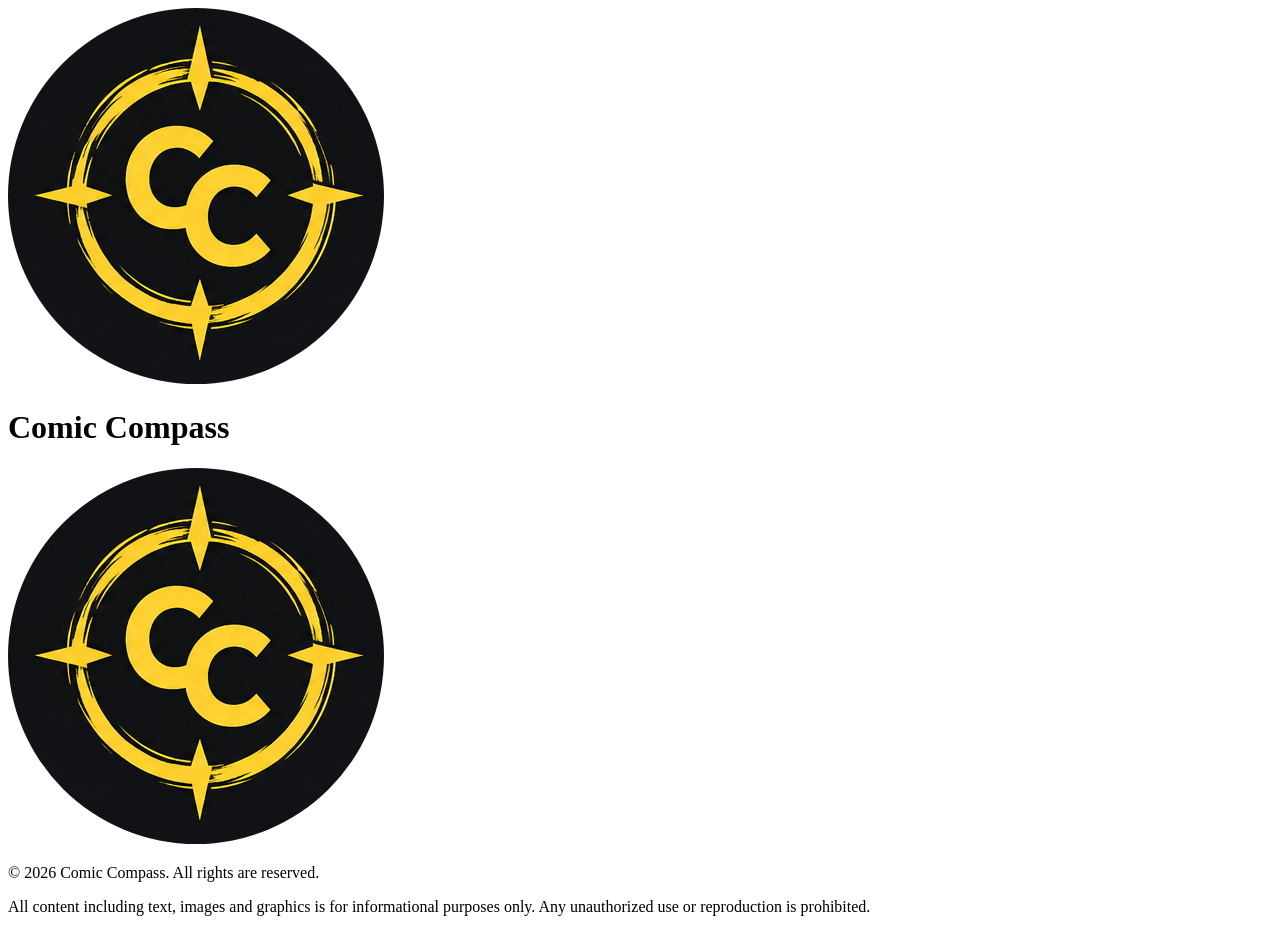
==== index.html @ d15961dc "Base pages created" ====
<!DOCTYPE html>
<html lang="en">
<head>
    <meta charset="UTF-8">
    <meta name="viewport" content="width=device-width, initial-scale=1.0">
    <title>Comic Compass</title>
    <link rel="stylesheet" href="CSS/style.css">
    <script src="JS/navigation.js" defer></script>
</head>
<body>
    <header>
        <div class="logo-title">
           <img src="images/ComicCompass_Logo.png" alt="Comic Compass Logo">
            <h1>Comic Compass</h1> 
        </div>
    </header>

    <main>

    </main>

    <footer>
        <img src="images/ComicCompass_Logo.png" alt="Comic Compass Logo">
        <p>© 2026 Comic Compass. All rights are reserved.</p>
        <p>All content including text, images and graphics is for informational purposes only. Any unauthorized use or reproduction is prohibited.</p>
    </footer>  
</body>
</html>
---- CSS/style.css ----
img {
     border-radius: 50%;
}
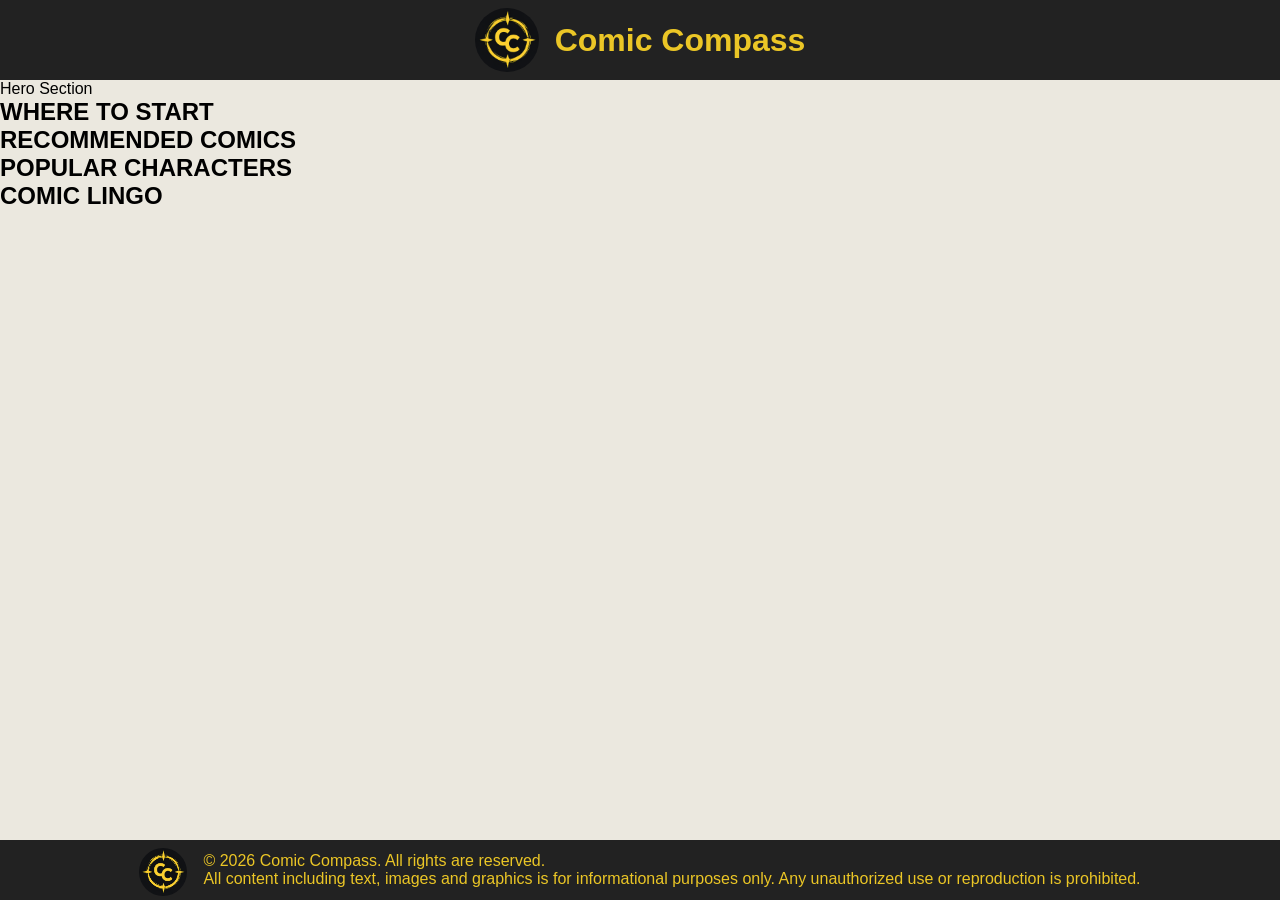
==== commit cc6f92ee: "Header and Footer content added" ====
--- a/index.html
+++ b/index.html
@@ -13,16 +13,45 @@
            <img src="images/ComicCompass_Logo.png" alt="Comic Compass Logo">
             <h1>Comic Compass</h1> 
         </div>
+
+        <nav>
+
+        </nav>
+
+        <section>
+            Hero Section
+        </section>
     </header>
 
     <main>
+        <section>
+            <h2>WHERE TO START</h2>
+        </section>
 
+        <section>
+            <h2>RECOMMENDED COMICS</h2>
+        </section>
+
+        <section>
+            <h2>POPULAR CHARACTERS </h2>
+        </section>
+
+        <section>
+            <h2>COMIC LINGO</h2> 
+        </section>
     </main>
 
     <footer>
-        <img src="images/ComicCompass_Logo.png" alt="Comic Compass Logo">
-        <p>© 2026 Comic Compass. All rights are reserved.</p>
-        <p>All content including text, images and graphics is for informational purposes only. Any unauthorized use or reproduction is prohibited.</p>
+        <div class="footer-content">
+            <div class="footer-img">
+                <img src="images/ComicCompass_Logo.png" alt="Comic Compass Logo">
+            </div>
+
+            <div class="footer-txt">
+                <p>© 2026 Comic Compass. All rights are reserved.</p>
+                <p>All content including text, images and graphics is for informational purposes only. Any unauthorized use or reproduction is prohibited.</p> 
+            </div>         
+        </div>
     </footer>  
 </body>
 </html>
--- a/CSS/style.css
+++ b/CSS/style.css
@@ -1,3 +1,50 @@
-img {
-     border-radius: 50%;
-}+* {
+    padding: 0;
+    margin: 0;
+    font-family: Arial, Helvetica, sans-serif;
+}
+
+body {
+    background-color: #EBE8DF;
+    margin: 0;
+    min-height: 100dvh; /* Dynamic viewport height to prevent mobile browser glitches */
+    display: grid;
+    grid-template-rows: auto 1fr auto; /* Header, Main Content, Footer */
+}
+
+.logo-title {
+    background-color: #222222;
+    color: #EBC626;   
+    display: flex;
+    align-items: center;
+    justify-content: center;
+    gap: 1rem; 
+}
+
+.logo-title img {
+    border-radius: 50%;
+    margin-top: 0.5rem;
+    margin-bottom: 0.5rem;
+    height: 4rem;
+    width: 4rem;
+}
+
+footer {
+    background-color: #222222;
+    color: #EBC626;
+}
+
+footer img {
+    margin-top: 0.5rem;
+    border-radius: 50%;
+    height: 3rem;
+    width: 3rem;
+}
+
+.footer-content {
+    display: flex;
+    align-items: center;
+    justify-content: center;
+    gap: 1rem;
+}
+
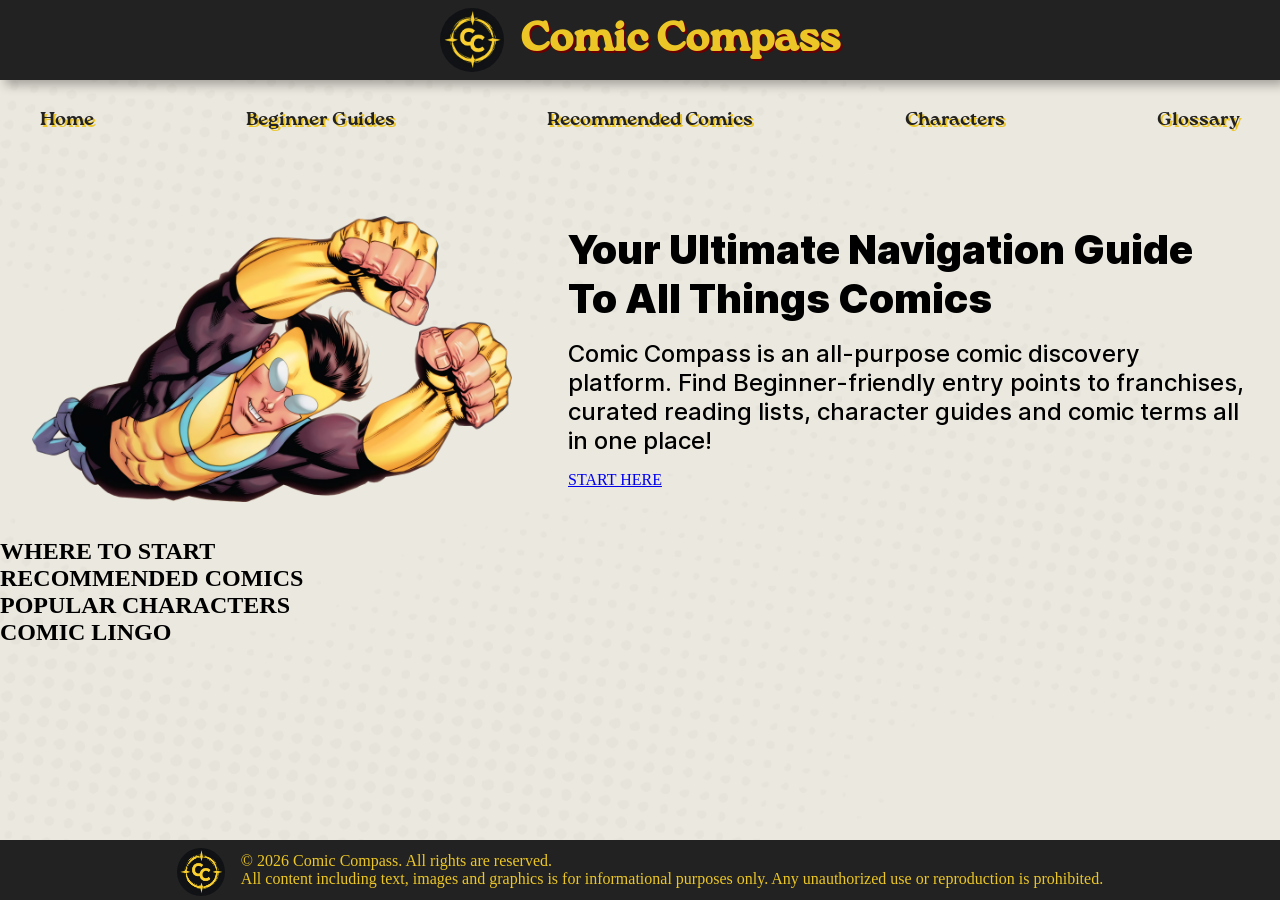
==== commit b447e170: "Nav and Home Page Implemented" ====
--- a/index.html
+++ b/index.html
@@ -7,19 +7,30 @@
     <link rel="stylesheet" href="CSS/style.css">
     <script src="JS/navigation.js" defer></script>
 </head>
+
 <body>
+    <div class="background-img"></div>
+
     <header>
         <div class="logo-title">
            <img src="images/ComicCompass_Logo.png" alt="Comic Compass Logo">
             <h1>Comic Compass</h1> 
         </div>
 
-        <nav>
-
-        </nav>
+        <nav class="nav-bar"></nav>
 
         <section>
-            Hero Section
+            <div class="hero-section" id="hero-home">
+                <div class="hero-img" id="home-img">
+                    <img src="images/invincible_by_rendercentral_dgiq4cg-fullview.png" alt="Invincible Flying Image">
+                </div>
+
+                <div class="hero-txt" id="home-txt">
+                    <p class="hero-bold">Your Ultimate Navigation Guide To All Things Comics</p>
+                    <p class="hero-normal">Comic Compass is an all-purpose comic discovery platform. Find Beginner-friendly entry points to franchises, curated reading lists, character guides and comic terms all in one place!</p> 
+                    <a href="index.html">START HERE</a>
+                </div>  
+            </div>
         </section>
     </header>
 
--- a/CSS/style.css
+++ b/CSS/style.css
@@ -1,7 +1,31 @@
+@font-face {
+  font-family: 'RocaOneBold';
+  src: url('../assets/fonts/roca-one-bold.ttf') format('truetype');
+}
+
+@font-face {
+  font-family: 'InterBlack';
+  src: url('../assets/fonts/Inter-Black.woff2') format('woff2');
+}
+
+@font-face {
+  font-family: 'InterMedium';
+  src: url('../assets/fonts/Inter-Medium.woff2') format('woff2');
+}
+
+@font-face {
+  font-family: 'InterRegular';
+  src: url('../assets/fonts/Inter-Regular.woff2') format('woff2');
+}
+
+@font-face {
+  font-family: 'InterSemiBold';
+  src: url('../assets/fonts/Inter-SemiBold.woff2') format('woff2');
+}
+
 * {
     padding: 0;
     margin: 0;
-    font-family: Arial, Helvetica, sans-serif;
 }
 
 body {
@@ -12,13 +36,30 @@
     grid-template-rows: auto 1fr auto; /* Header, Main Content, Footer */
 }
 
+.background-img {
+    opacity: 2%;
+    position: fixed;
+    top: 0;
+    left: 0;
+    width: 100vw;
+    height: 100vh;
+    background-image: url("../images/279.jpg");
+    background-size: cover;
+    background-position: center;
+    z-index: -1;
+}
+
 .logo-title {
     background-color: #222222;
+    font-size: 1.3rem;
+    font-family: 'RocaOneBold', sans-serif;
+    text-shadow: 2px 2px 0 #6b0000;
     color: #EBC626;   
     display: flex;
     align-items: center;
     justify-content: center;
     gap: 1rem; 
+    box-shadow: 5px 5px 10px rgba(0, 0, 0, 0.3);
 }
 
 .logo-title img {
@@ -27,6 +68,100 @@
     margin-bottom: 0.5rem;
     height: 4rem;
     width: 4rem;
+}
+
+.nav-bar {
+    margin-top: 1rem;
+    margin-bottom: 2rem;
+    display: flex;
+    justify-content: center;
+    gap: 7rem;
+}
+
+.nav-link {
+    position: relative;
+    text-decoration: none;
+    font-family: 'RocaOneBold', sans-serif;
+    font-size: 1.2rem;
+    color: #222222;
+    text-shadow: 2px 2px 0 #EBC626;
+    display: inline-block;
+    padding: 10px 20px; 
+    border-radius: 20px;
+    
+}
+
+/* Hidden bubble
+/
+/
+/
+/
+/
+/
+/
+/ */
+.nav-link::before {
+    content: "";
+    position: absolute;
+
+    width: 180px;
+    height: 100px;
+
+    background-image: url("../images/SpeechBubble.png");
+    background-size: contain;
+    background-repeat: no-repeat;
+    background-position: center;
+
+    top: 50%;
+    left: 50%;
+    transform: translate(-50%, -50%) scale(0);
+
+    opacity: 0;
+    transition: 0.2s ease;
+
+    z-index: -1;
+}
+
+/* Show bubble on hover */
+.nav-link:hover::before {
+    opacity: 1;
+    transform: translate(-50%, -50%) scale(1);
+}
+/*
+/
+/
+/
+/
+/
+/
+*/
+
+
+#hero-home {
+    padding: 2rem;
+    display: flex;
+    align-items: center;
+    justify-content: center;
+    gap: 3rem;
+}
+
+#home-img img {
+    margin-top: 0.5rem;
+    margin-right: 0.5rem;
+    height: auto;
+    width: 30rem;
+}
+
+.hero-bold {
+    font-family: 'InterBlack', sans-serif;
+    font-size: 2.5rem;
+    margin-bottom: 1rem;
+}
+
+.hero-normal {
+    font-family: 'InterMedium', sans-serif;
+    font-size: 1.5rem;
+    margin-bottom: 1rem;
 }
 
 footer {
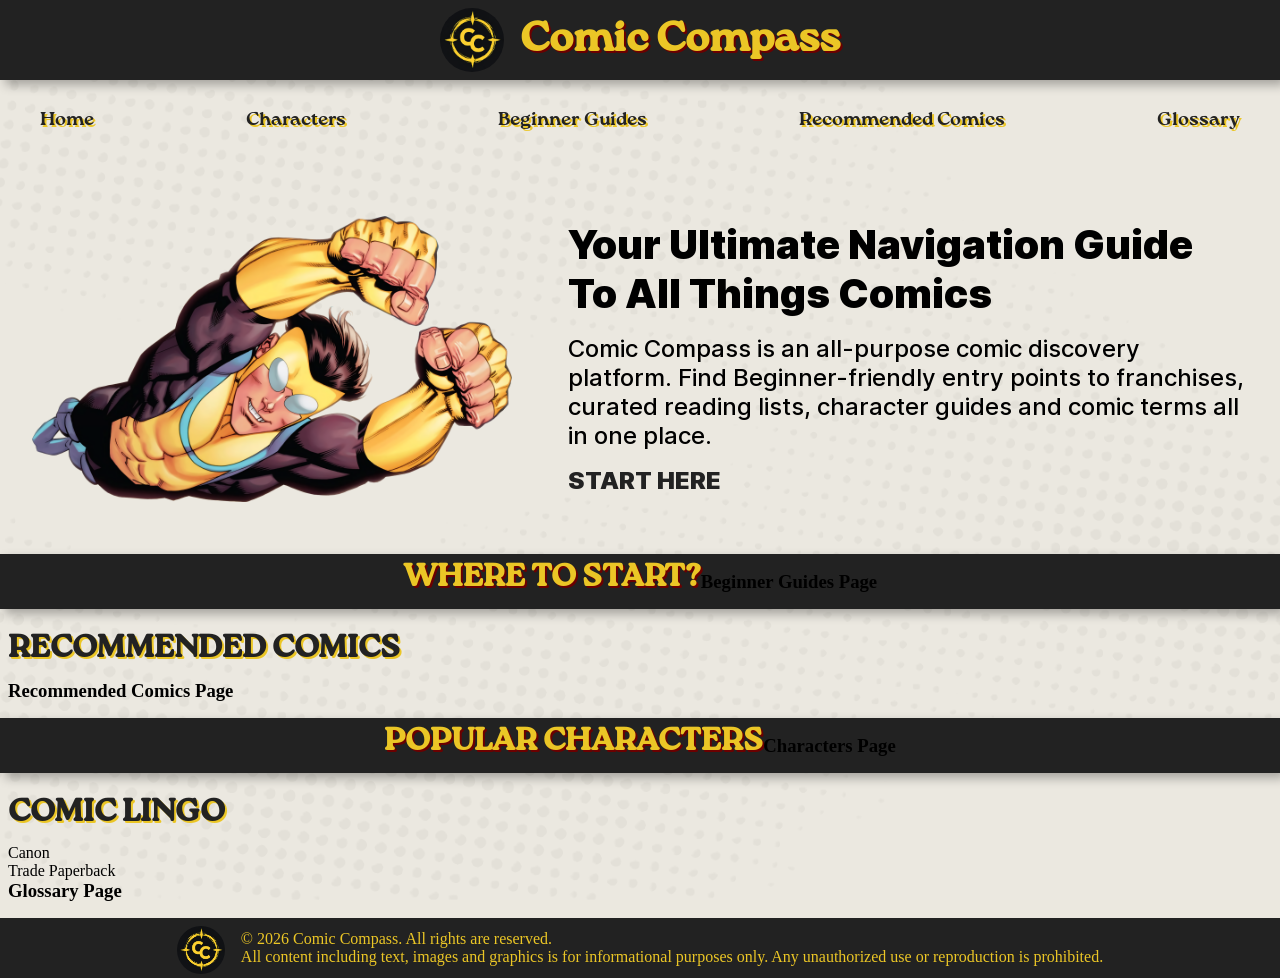
==== commit ab17c650: "All 5 pages visually designed with 2 features added" ====
--- a/index.html
+++ b/index.html
@@ -27,7 +27,7 @@
 
                 <div class="hero-txt" id="home-txt">
                     <p class="hero-bold">Your Ultimate Navigation Guide To All Things Comics</p>
-                    <p class="hero-normal">Comic Compass is an all-purpose comic discovery platform. Find Beginner-friendly entry points to franchises, curated reading lists, character guides and comic terms all in one place!</p> 
+                    <p class="hero-normal">Comic Compass is an all-purpose comic discovery platform. Find Beginner-friendly entry points to franchises, curated reading lists, character guides and comic terms all in one place.</p> 
                     <a href="index.html">START HERE</a>
                 </div>  
             </div>
@@ -35,20 +35,62 @@
     </header>
 
     <main>
-        <section>
-            <h2>WHERE TO START</h2>
+        <section class="start-here">
+            <div class="container1">
+                <h2 class="heading-style-1">WHERE TO START?</h2>
+
+                <div class="card-grid">
+                    <div class="card">
+                        <div class="card-img">                    
+                        </div>
+                        <h3></h3>
+                    </div>
+                </div>
+
+                <h3 class="guides-link">Beginner Guides Page</h3>
+            </div>
         </section>
 
-        <section>
-            <h2>RECOMMENDED COMICS</h2>
+        <section class="recommendations">
+            <div class="container2">
+                <h2 class="heading-style-2">RECOMMENDED COMICS</h2>
+
+                <div class="card-grid">
+                    <div class="card">
+                        <div class="card-img">                    
+                        </div>
+                        <h3></h3>
+                    </div>
+                </div>
+
+                <h3 class="recommed-link">Recommended Comics Page</h3>
+            </div>
         </section>
 
+        <section class="pop-chars">
+            <div class="container1">
+                <h2 class="heading-style-1">POPULAR CHARACTERS</h2>
+
+                <div class="card-grid">
+                    <div class="card">
+                        <div class="card-img">                    
+                        </div>
+                    </div>
+                </div>
+
+                <h3 class="chars-link">Characters Page</h3>
+            </div>
+        </section>
+            
         <section>
-            <h2>POPULAR CHARACTERS </h2>
-        </section>
+            <div class="container2">
+                <h2 class="heading-style-2">COMIC LINGO</h2>
 
-        <section>
-            <h2>COMIC LINGO</h2> 
+                <p>Canon</p>
+                <p>Trade Paperback</p>
+
+                <h3 class="glossary-link">Glossary Page</h3>
+            </div>             
         </section>
     </main>
 
--- a/CSS/style.css
+++ b/CSS/style.css
@@ -37,7 +37,7 @@
 }
 
 .background-img {
-    opacity: 2%;
+    opacity: 3%;
     position: fixed;
     top: 0;
     left: 0;
@@ -136,9 +136,11 @@
 /
 */
 
+/* Home Page & Partial Universal Styling */
 
 #hero-home {
     padding: 2rem;
+    margin-bottom: 1rem;
     display: flex;
     align-items: center;
     justify-content: center;
@@ -164,6 +166,46 @@
     margin-bottom: 1rem;
 }
 
+#home-txt a {
+    text-decoration: none;
+    color: #222222;
+    font-family: 'InterBlack', sans-serif;
+    font-size: 1.5rem;
+}
+
+.container1 {
+    background-color: #222222;
+    box-shadow: 5px 5px 10px rgba(0, 0, 0, 0.3);
+    margin-bottom: 1rem;
+    height: auto;
+    display: flex;
+    justify-content: center;
+    align-items: center;
+}
+
+.container2 {
+    background-color: none;
+    height: auto;
+    padding-left: 0.5rem;
+    margin-bottom: 1rem;
+}
+
+.heading-style-1 {
+    font-family: 'RocaOneBold', sans-serif;
+    font-size: 2rem;
+    color: #EBC626;
+    text-shadow: 2px 2px 0 #6b0000;
+    margin-bottom: 0.5rem;
+}
+
+.heading-style-2 {
+    font-family: 'RocaOneBold', sans-serif;
+    font-size: 2rem;
+    color: #222222;
+    text-shadow: 2px 2px 0 #EBC626;
+    margin-bottom: 0.5rem;
+}
+
 footer {
     background-color: #222222;
     color: #EBC626;
@@ -183,3 +225,255 @@
     gap: 1rem;
 }
 
+/*/////////////////////////////////////////////*/
+
+
+/* Characters Page & Partial Universal Styling */
+
+#char-pg-title {
+    font-size: 3rem;
+    display: flex;
+    justify-content: center;
+}
+
+#charsPage-img img {
+    margin-top: 0.5rem;
+    margin-right: 0.5rem;
+    height: auto;
+    width: 24rem;
+}
+
+#pop-chars-title {
+    width: 15rem;
+}
+
+.search-bar {
+    display: flex;
+    justify-content: center;
+    gap: 16px;
+}
+
+.search-input {
+    width: 35rem;
+    padding: 16px;
+    border: 3px solid #222222;
+    border-radius: 20px;
+    box-shadow: 5px 5px 10px rgba(0, 0, 0, 0.3);
+    font-size: 1rem;
+    margin-left: 1rem;
+    margin-bottom: 20px;
+}
+
+.filter-buttons {
+    display: flex;
+    gap: 16px;
+    flex-wrap: wrap;
+}
+
+.filter-buttons button {
+    background: #EBC626;
+    border: 3px solid #222222;
+    border-radius: 20px;
+    height: 50px;
+    padding: 12px 22px;
+    font-family: 'InterBlack', sans-serif;
+    font-size: 1.2rem;
+    cursor: pointer;
+    box-shadow: 4px 4px 0 #111;
+    display: flex;
+    justify-content: center;
+    align-items: center;
+}
+
+.container {
+    background-color: #222222;
+    box-shadow: 5px 5px 10px rgba(0, 0, 0, 0.3);
+    height: auto;
+}
+
+.character-card  {
+    padding-top: 1rem;
+    margin-left: 1rem;
+    font-family: 'RocaOneBold', sans-serif;
+    color: #EBC626;
+    text-shadow: 2px 2px 0 #6b0000;
+}
+/*/////////////////////////////////////////////*/
+
+
+/* Beginner Guides Page & Partial Universal Styling */
+#hero-guides {
+    background-color: #222222;
+    color: #EBC626;
+    padding: 2rem;
+    margin-bottom: 1rem;
+    margin-top: 1rem;
+    margin-right: 2rem;
+    display: flex;
+    align-items: center;
+    justify-content: center;
+    gap: 3rem;
+    box-shadow: 5px 5px 10px rgba(0, 0, 0, 0.3);
+}
+
+#guidesPage-img img {
+    margin-top: 0.5rem;
+    margin-right: 0.5rem;
+    height: auto;
+    width: 20rem;   
+}
+
+#hero-guides a {
+    color: #EBC626;
+}
+
+#guides-container {
+    display: flex;
+    justify-content: center;
+    align-items: center;
+}
+
+.guides-tools {
+    background-color: #222222;
+    padding-top: 2rem;
+}
+
+.char-guide {
+    background-color: #222222;
+}
+
+#guide-name {
+    display: flex;
+    justify-content: center;
+    align-items: center;
+}
+/*/////////////////////////////////////////////*/
+
+
+/* Recommendations Page & Partial Universal Styling */
+#hero-recommend {
+    padding: 2rem;
+    margin-bottom: 1rem;
+    display: flex;
+    align-items: center;
+    justify-content: center;
+    gap: 3rem;
+}
+
+#recommend-img img {
+    margin-top: 0.5rem;
+    margin-right: 0.5rem;
+    height: auto;
+    width: 33rem;
+}
+
+#recommend-container {
+    padding-left: 2rem;
+    height: auto;
+}
+
+#recommend-container h2 {
+    width: 10rem;
+}
+
+.grid-container {
+    background-color: #222222;
+    box-shadow: 5px 5px 10px rgba(0, 0, 0, 0.3);
+    margin-bottom: 1rem;
+    height: auto;
+}
+
+#r-grid-heading {
+    display: flex;
+    justify-content: center;
+    align-items: center;
+}
+
+#r-list-title {
+    font-family: 'RocaOneBold', sans-serif;
+    font-size: 1.2rem;
+    color: #EBC626;
+    text-shadow: 2px 2px 0 #6b0000;
+    margin-bottom: 0.5rem;   
+    margin-left: 2rem; 
+}
+/*/////////////////////////////////////////////*/
+
+/* Glossary Page & Partial Universal Styling */
+#hero-glossary {
+    background-color: #222222;
+    color: #EBC626;
+    padding: 2rem;
+    margin-bottom: 1rem;
+    margin-top: 1rem;
+    margin-left: 2rem;
+    display: flex;
+    align-items: center;
+    justify-content: center;
+    gap: 3rem;
+    box-shadow: 5px 5px 10px rgba(0, 0, 0, 0.3);
+}
+
+#glossaryPage-img img {
+    margin-top: 0.5rem;
+    margin-right: 0.5rem;
+    height: auto;
+    width: 13rem;   
+}
+
+#glossaryPage-img-radiant img {
+    margin-top: 0.5rem;
+    margin-right: 0.5rem;
+    height: auto;
+    width: 20rem;    
+}
+
+#hero-glossary a {
+    display: flex;
+    color: #EBC626;
+    justify-content: right;
+    align-items: 0;
+}
+
+.glossary-term-section {
+    padding: 1rem 2rem 2rem;
+}
+
+.glossary-term-grid {
+    display: flex;
+    justify-content: center;
+    flex-wrap: wrap;
+    gap: 2rem 5rem;
+}
+
+.glossary-term {
+    background-color: #888888;
+    color: #EBE8DF;
+    border: none;
+    border-radius: 8px;
+    padding: 0.5rem 2rem;
+    font-family: 'RocaOneBold', sans-serif;
+    font-size: 1.3rem;
+    text-shadow: 2px 2px 0 #222222;
+    cursor: pointer;
+}
+
+.glossary-term:hover {
+    background-color: #222222;
+    color: #EBC626;
+}
+
+.glossary-container {
+    display: flex;
+    justify-content: center;
+    align-items: center;
+    background-color: #222222;
+    box-shadow: 5px 5px 10px rgba(0, 0, 0, 0.3);
+    height: auto;
+}
+
+.glossary-container h2 {
+    font-size: 2rem;
+}
+
+/*/////////////////////////////////////////////*/
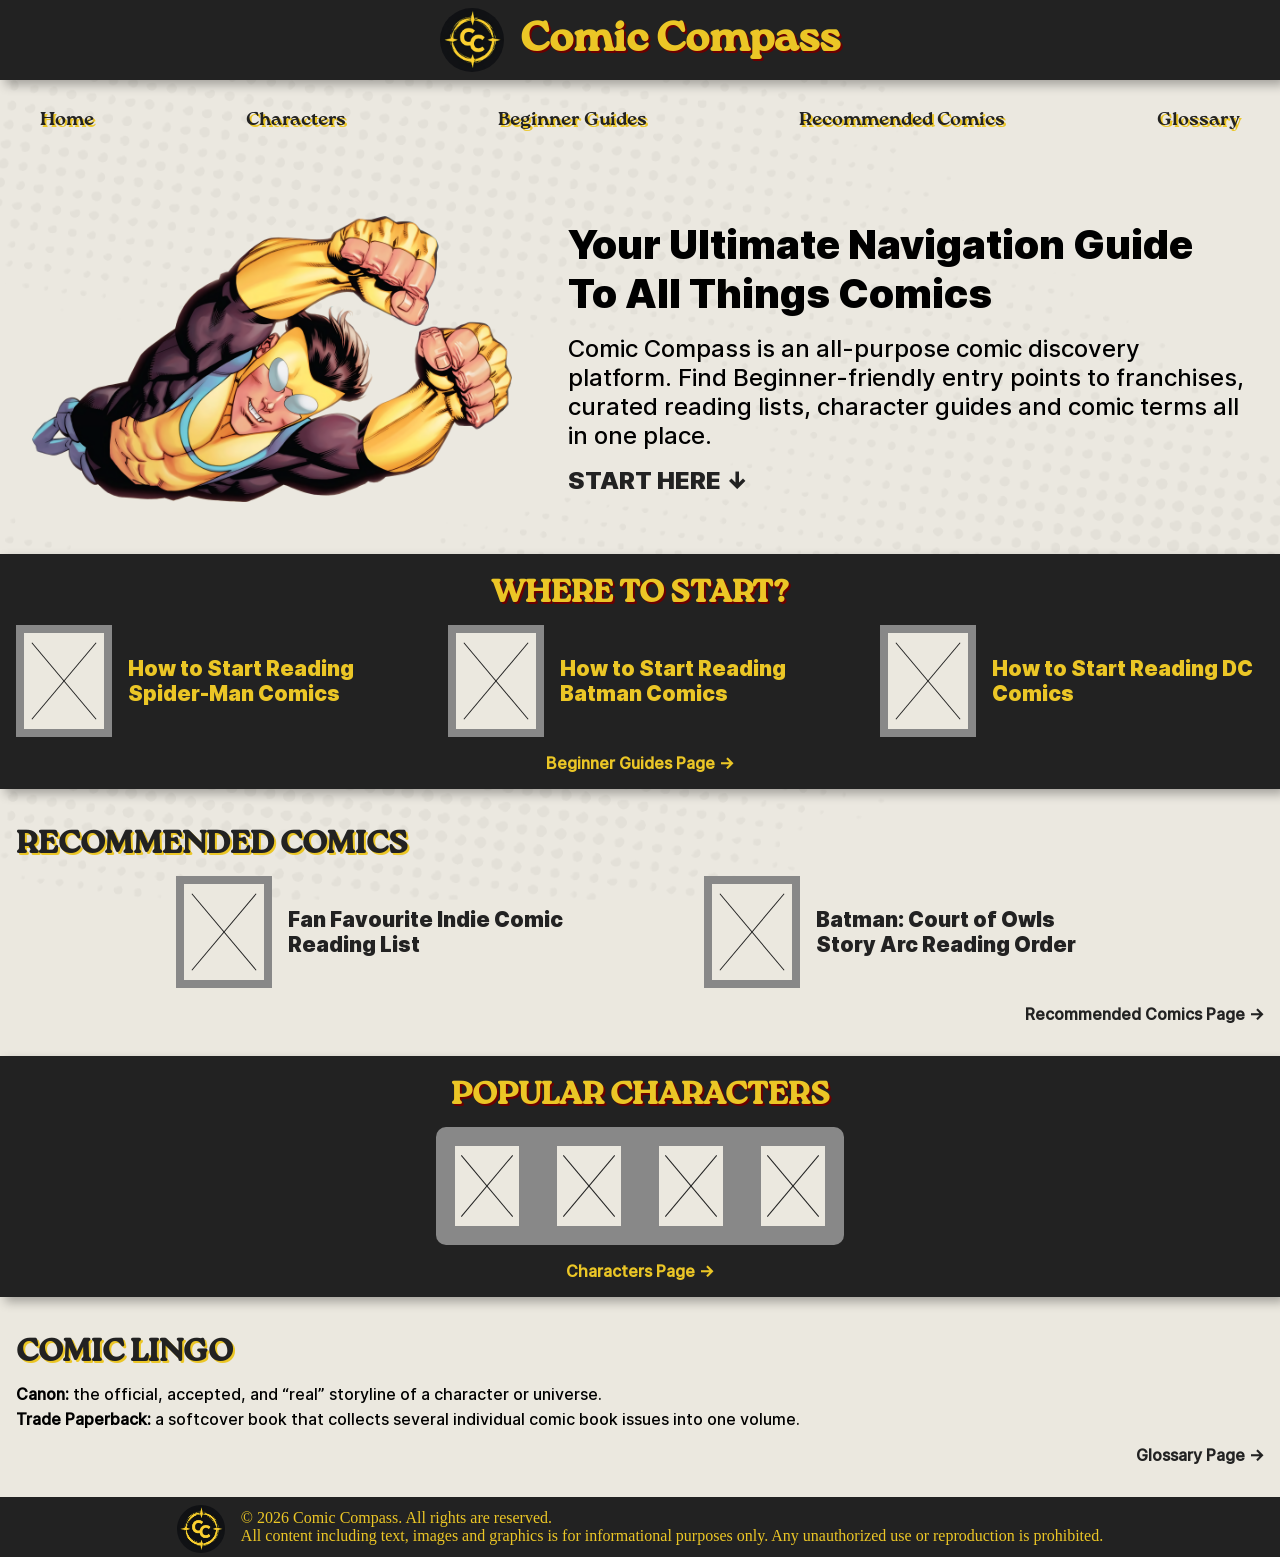
==== commit 56bc2e1c: "All page features complete with 1 page of responsive design left" ====
--- a/index.html
+++ b/index.html
@@ -6,6 +6,7 @@
     <title>Comic Compass</title>
     <link rel="stylesheet" href="CSS/style.css">
     <script src="JS/navigation.js" defer></script>
+    <script src="JS/home.js" defer></script>
 </head>
 
 <body>
@@ -28,7 +29,7 @@
                 <div class="hero-txt" id="home-txt">
                     <p class="hero-bold">Your Ultimate Navigation Guide To All Things Comics</p>
                     <p class="hero-normal">Comic Compass is an all-purpose comic discovery platform. Find Beginner-friendly entry points to franchises, curated reading lists, character guides and comic terms all in one place.</p> 
-                    <a href="index.html">START HERE</a>
+                    <p id="start-btn1">START HERE &darr;</p>
                 </div>  
             </div>
         </section>
@@ -36,60 +37,49 @@
 
     <main>
         <section class="start-here">
-            <div class="container1">
+            <div class="container1 section-layout">
                 <h2 class="heading-style-1">WHERE TO START?</h2>
 
-                <div class="card-grid">
-                    <div class="card">
-                        <div class="card-img">                    
-                        </div>
-                        <h3></h3>
-                    </div>
+                <div class="card-grid start-grid">
+
                 </div>
 
-                <h3 class="guides-link">Beginner Guides Page</h3>
+                <h3 class="guides-link page-link1" data-link="guides">Beginner Guides Page →</h3>
             </div>
         </section>
 
         <section class="recommendations">
-            <div class="container2">
+            <div class="container2 section-layout">
                 <h2 class="heading-style-2">RECOMMENDED COMICS</h2>
 
-                <div class="card-grid">
-                    <div class="card">
-                        <div class="card-img">                    
-                        </div>
-                        <h3></h3>
-                    </div>
+                <div class="card-grid recommended-grid">
+
                 </div>
 
-                <h3 class="recommed-link">Recommended Comics Page</h3>
+                <h3 class="recommend-link page-link2" data-link="recommendations">Recommended Comics Page →</h3>
             </div>
         </section>
 
         <section class="pop-chars">
-            <div class="container1">
+            <div class="container1 section-layout">
                 <h2 class="heading-style-1">POPULAR CHARACTERS</h2>
 
-                <div class="card-grid">
-                    <div class="card">
-                        <div class="card-img">                    
-                        </div>
-                    </div>
+                <div class="card-grid character-grid">
+
                 </div>
 
-                <h3 class="chars-link">Characters Page</h3>
+                <h3 class="chars-link page-link1" data-link="characters">Characters Page →</h3>
             </div>
         </section>
             
         <section>
-            <div class="container2">
+            <div class="container2 lingo-section">
                 <h2 class="heading-style-2">COMIC LINGO</h2>
 
-                <p>Canon</p>
-                <p>Trade Paperback</p>
+                <p><strong>Canon:</strong> the official, accepted, and “real” storyline of a character or universe.</p>
+                <p><strong>Trade Paperback:</strong> a softcover book that collects several individual comic book issues into one volume.</p>
 
-                <h3 class="glossary-link">Glossary Page</h3>
+                <h3 class="glossary-link page-link2" data-link="glossary">Glossary Page →</h3>
             </div>             
         </section>
     </main>
--- a/CSS/style.css
+++ b/CSS/style.css
@@ -34,6 +34,10 @@
     min-height: 100dvh; /* Dynamic viewport height to prevent mobile browser glitches */
     display: grid;
     grid-template-rows: auto 1fr auto; /* Header, Main Content, Footer */
+}
+
+html {
+    scroll-behavior: smooth;
 }
 
 .background-img {
@@ -62,6 +66,14 @@
     box-shadow: 5px 5px 10px rgba(0, 0, 0, 0.3);
 }
 
+.logo-title h1:hover {
+    cursor: pointer;
+}
+
+.logo-title img:hover{
+    cursor: pointer;
+}
+
 .logo-title img {
     border-radius: 50%;
     margin-top: 0.5rem;
@@ -166,9 +178,23 @@
     margin-bottom: 1rem;
 }
 
-#home-txt a {
-    text-decoration: none;
+#start-btn1 {
+    cursor: pointer;
     color: #222222;
+    font-family: 'InterBlack', sans-serif;
+    font-size: 1.5rem;
+}
+
+#start-btn2 {
+    cursor: pointer;
+    color: #EBC626;
+    font-family: 'InterBlack', sans-serif;
+    font-size: 1.5rem;
+}
+
+#start-btn:hover {
+    cursor: pointer;
+    color: #4b4b4b;
     font-family: 'InterBlack', sans-serif;
     font-size: 1.5rem;
 }
@@ -223,6 +249,144 @@
     align-items: center;
     justify-content: center;
     gap: 1rem;
+}
+
+
+
+
+
+.section-layout {
+    position: relative;
+    flex-direction: column;
+    padding: 1rem;
+}
+
+.card-grid {
+    width: 100%;
+    display: flex;
+    justify-content: space-around;
+    align-items: center;
+    gap: 2rem;
+}
+
+.card {
+    display: flex;
+    align-items: center;
+    gap: 1rem;
+    max-width: 25rem;
+    transition: transform 0.3s ease;
+    cursor: pointer;
+}
+
+.card:hover {
+    transform: scale(1.2);
+}
+
+.card h3 {
+    font-family: 'InterBlack', sans-serif;
+    font-size: 1.3rem;
+    color: #EBC626;
+}
+
+.container2 .card h3 {
+    color: #222222;
+}
+
+.card-img {
+    height: 6rem;
+    width: 5rem;
+    border: 0.5rem solid #888888;
+    background-color: #EBE8DF;
+    position: relative;
+    flex-shrink: 0;
+}
+
+.card-img::before,
+.card-img::after {
+    content: "";
+    position: absolute;
+    top: 50%;
+    left: 50%;
+    width: 125%;
+    height: 1px;
+    background-color: #222222;
+}
+
+.card-img::before {
+    transform: translate(-50%, -50%) rotate(50deg);
+}
+
+.card-img::after {
+    transform: translate(-50%, -50%) rotate(-50deg);
+}
+
+
+.page-link1 {
+    color: #EBC626;
+    cursor: pointer;
+    display: flex;
+    justify-content: right;
+    align-items: 0;
+    font-family: 'InterMedium', sans-serif;
+    font-size: 1rem;
+    margin-top: 1rem;
+}
+
+.page-link1:hover {
+    color: #836e14;
+}
+
+.page-link2 {
+    color: #222222;
+    cursor: pointer;
+    display: flex;
+    justify-content: right;
+    align-items: 0;
+    font-family: 'InterMedium', sans-serif;
+    font-size: 1rem;
+    margin-top: 1rem;
+}
+
+.page-link2:hover {
+    color: #706f6f;
+}
+
+.recommended-grid {
+    justify-content: center;
+    gap: 8rem;
+}
+
+.character-grid {
+    background-color: #888888;
+    border-radius: 10px;
+    padding: 1rem;
+    width: auto;
+}
+
+.character-grid .card-img {
+    height: 5rem;
+    width: 4rem;
+    border-width: 0.2rem;
+}
+
+#char-card {
+    transition: transform 0.3s ease;
+    cursor: pointer;
+}
+
+#char-card:hover {
+    transform: scale(1.2);
+}
+
+.lingo-section {
+    position: relative;
+    padding: 1rem;
+}
+
+.lingo-section p {
+    font-family: 'InterMedium', sans-serif;
+    font-size: 1rem;
+    margin-bottom: 0.3rem;
 }
 
 /*/////////////////////////////////////////////*/
@@ -298,6 +462,54 @@
     color: #EBC626;
     text-shadow: 2px 2px 0 #6b0000;
 }
+
+#pop-char-grid {
+    display: grid;
+    grid-template-columns: repeat(4, 1fr);
+    gap: 2rem;
+    width: fit-content;
+    margin: 0 auto;
+}
+
+
+#pop-char-grid .card {
+    justify-content: center;
+}
+
+
+
+.character-preview {
+    position: relative;
+    z-index: 1;
+}
+
+.character-tooltip {
+    display: none;
+    position: absolute;
+    left: 80%;
+    top: -50%;
+    width: 220px;
+    background: #EBE8DF;
+    color: #222222;
+    border: 3px solid #222222;
+    padding: 1rem;
+    font-family: 'InterMedium', sans-serif;
+    font-size: 0.9rem;
+    z-index: 100;
+    box-shadow: 4px 4px 0 #222222;
+}
+
+.character-preview:hover .character-tooltip {
+    display: block;
+    z-index: 10;
+}
+
+
+.character-preview:hover {
+    z-index: 50;
+}
+
+
 /*/////////////////////////////////////////////*/
 
 
@@ -347,6 +559,7 @@
     justify-content: center;
     align-items: center;
 }
+
 /*/////////////////////////////////////////////*/
 
 
@@ -396,6 +609,32 @@
     text-shadow: 2px 2px 0 #6b0000;
     margin-bottom: 0.5rem;   
     margin-left: 2rem; 
+}
+
+.recommendation-title {
+    position: relative;
+    display: inline-block;
+}
+
+.recommendation-note {
+    display: none;
+    position: absolute;
+    left: 102%;
+    top: -75%;
+    width: 220px;
+    background-color: #EBE8DF;
+    text-shadow: none;
+    color: #222222;
+    border: 3px solid #222222;
+    padding: 1rem;
+    font-family: 'InterMedium', sans-serif;
+    font-size: 0.9rem;
+    z-index: 100;
+    box-shadow: 4px 4px 0 #EBC626;
+}
+
+.recommendation-title:hover .recommendation-note {
+    display: block;
 }
 /*/////////////////////////////////////////////*/
 
@@ -477,3 +716,64 @@
 }
 
 /*/////////////////////////////////////////////*/
+
+
+
+
+
+
+
+
+
+
+
+
+
+
+
+
+.filter-panel {
+    display: none;
+    margin-top: 1rem;
+    padding: 1rem;
+    border: 3px solid #111;
+    background: white;
+}
+
+.filter-panel-open {
+    display: flex;
+    gap: 1rem;
+    flex-wrap: wrap;
+}
+
+.active-filter {
+    background: #ffd000;
+    font-weight: bold;
+}
+
+
+
+
+
+/*accordion*/
+
+.accordion-toggle {
+    width: 100%;
+    background: none;
+    border: none;
+    color: #EBC626;
+    font-family: 'RocaOneBold', sans-serif;
+    font-size: 1rem;
+    text-align: left;
+    cursor: pointer;
+    text-shadow: 2px 2px 0 #6b0000;
+}
+
+.accordion-content {
+    display: none;
+    margin-top: 1rem;
+}
+
+.accordion-content.accordion-open {
+    display: block;
+}
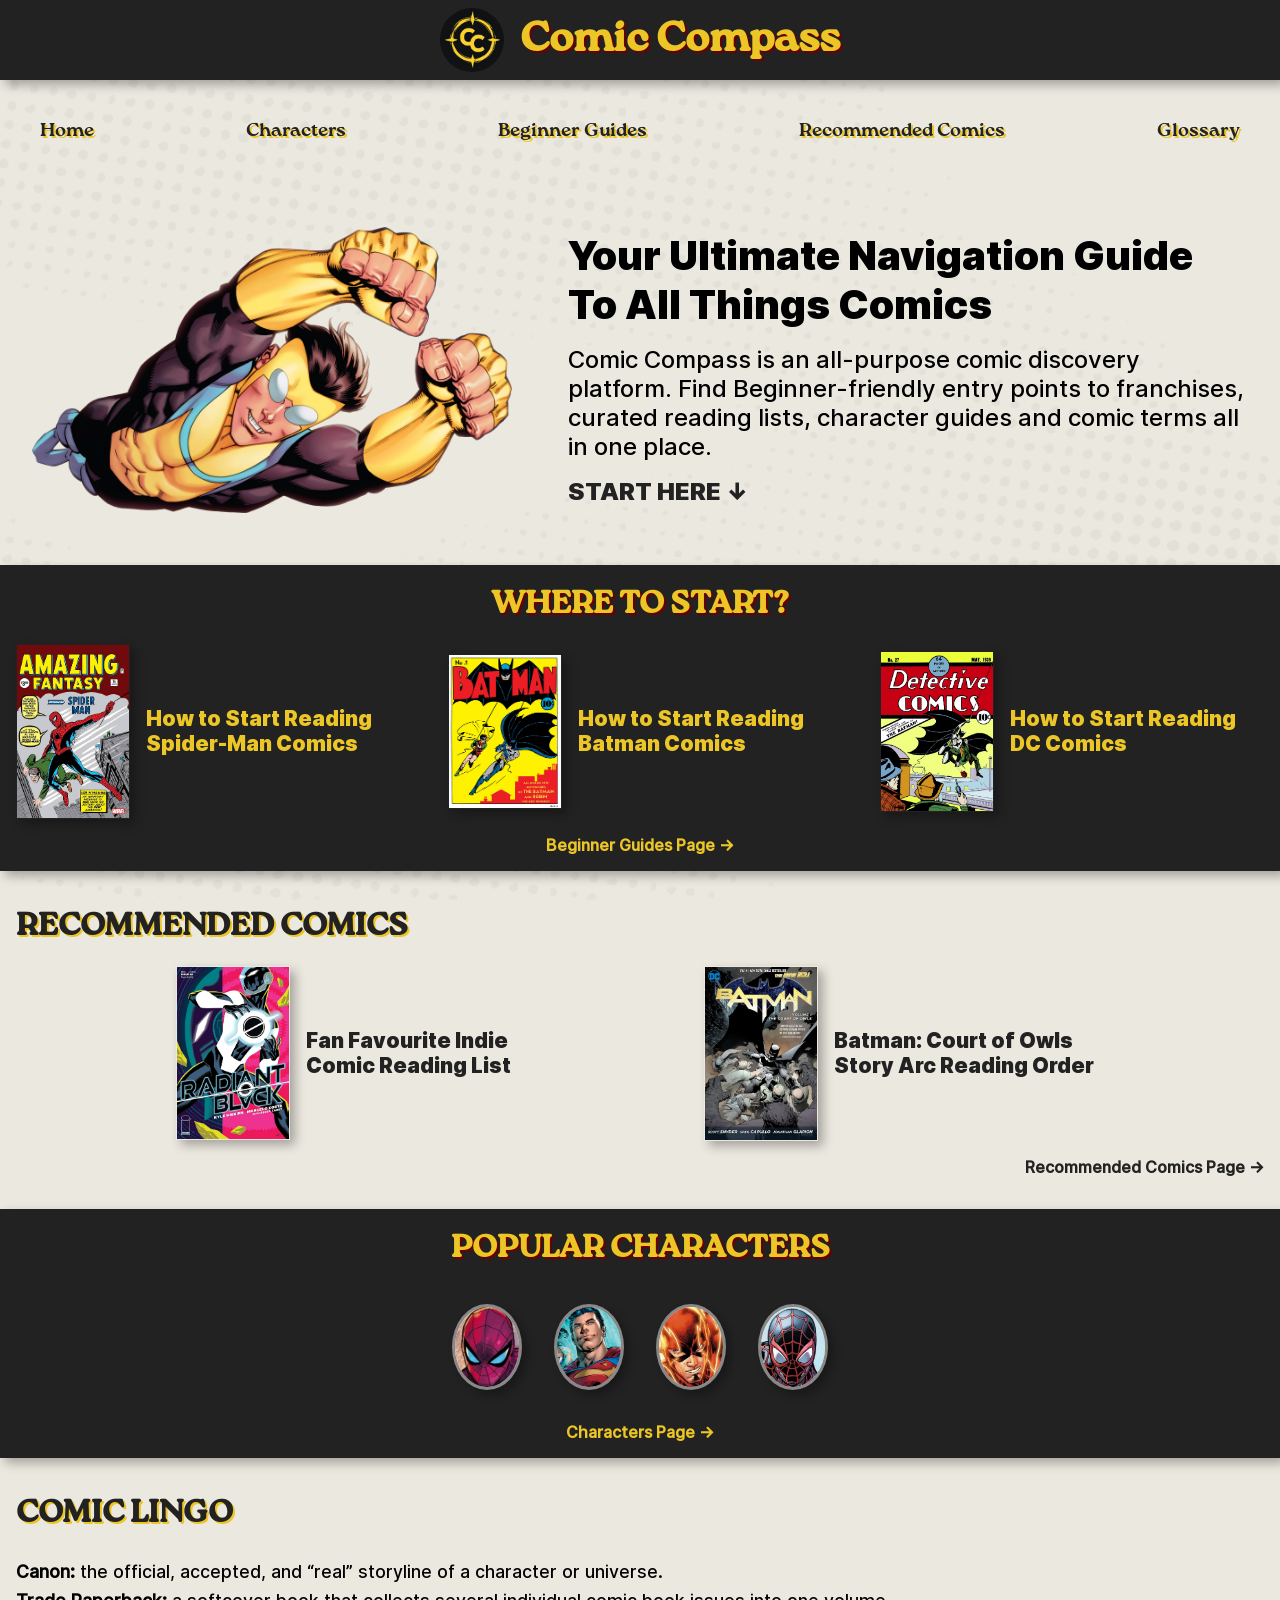
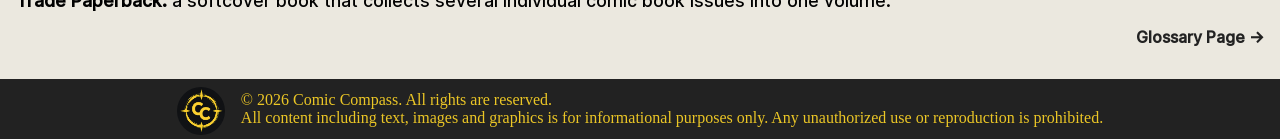
==== commit 3ea54b3d: "Tablet and Mobile Responsive Design added" ====
--- a/index.html
+++ b/index.html
@@ -17,6 +17,10 @@
            <img src="images/ComicCompass_Logo.png" alt="Comic Compass Logo">
             <h1>Comic Compass</h1> 
         </div>
+
+        <button class="hamburger-btn">
+            ☰
+        </button>
 
         <nav class="nav-bar"></nav>
 
--- a/CSS/style.css
+++ b/CSS/style.css
@@ -64,6 +64,7 @@
     justify-content: center;
     gap: 1rem; 
     box-shadow: 5px 5px 10px rgba(0, 0, 0, 0.3);
+    margin-bottom: 1.7rem;
 }
 
 .logo-title h1:hover {
@@ -80,6 +81,14 @@
     margin-bottom: 0.5rem;
     height: 4rem;
     width: 4rem;
+}
+
+.hamburger-btn {
+    display: none;
+}
+
+.hamburger-btn {
+    cursor: pointer;
 }
 
 .nav-bar {
@@ -103,15 +112,7 @@
     
 }
 
-/* Hidden bubble
-/
-/
-/
-/
-/
-/
-/
-/ */
+
 .nav-link::before {
     content: "";
     position: absolute;
@@ -134,19 +135,11 @@
     z-index: -1;
 }
 
-/* Show bubble on hover */
 .nav-link:hover::before {
     opacity: 1;
     transform: translate(-50%, -50%) scale(1);
 }
-/*
-/
-/
-/
-/
-/
-/
-*/
+
 
 /* Home Page & Partial Universal Styling */
 
@@ -192,17 +185,25 @@
     font-size: 1.5rem;
 }
 
-#start-btn:hover {
+#start-btn1:hover {
     cursor: pointer;
     color: #4b4b4b;
     font-family: 'InterBlack', sans-serif;
     font-size: 1.5rem;
 }
 
+#start-btn2:hover {
+    cursor: pointer;
+    color: #c3a41b;
+    font-family: 'InterBlack', sans-serif;
+    font-size: 1.5rem;
+}
+
 .container1 {
     background-color: #222222;
     box-shadow: 5px 5px 10px rgba(0, 0, 0, 0.3);
     margin-bottom: 1rem;
+    padding: 1rem;
     height: auto;
     display: flex;
     justify-content: center;
@@ -210,9 +211,9 @@
 }
 
 .container2 {
-    background-color: none;
-    height: auto;
-    padding-left: 0.5rem;
+    background-color: transparent;
+    height: auto;
+    padding: 1rem;
     margin-bottom: 1rem;
 }
 
@@ -221,7 +222,7 @@
     font-size: 2rem;
     color: #EBC626;
     text-shadow: 2px 2px 0 #6b0000;
-    margin-bottom: 0.5rem;
+    margin-bottom: 1rem;
 }
 
 .heading-style-2 {
@@ -229,7 +230,7 @@
     font-size: 2rem;
     color: #222222;
     text-shadow: 2px 2px 0 #EBC626;
-    margin-bottom: 0.5rem;
+    margin-bottom: 1rem;
 }
 
 footer {
@@ -251,10 +252,6 @@
     gap: 1rem;
 }
 
-
-
-
-
 .section-layout {
     position: relative;
     flex-direction: column;
@@ -293,33 +290,16 @@
 }
 
 .card-img {
+
     height: 6rem;
     width: 5rem;
-    border: 0.5rem solid #888888;
+    border: 0.2rem solid #888888;
+    border-radius: 50%;
     background-color: #EBE8DF;
+    box-shadow: 5px 5px 10px rgba(0, 0, 0, 0.3);
     position: relative;
     flex-shrink: 0;
 }
-
-.card-img::before,
-.card-img::after {
-    content: "";
-    position: absolute;
-    top: 50%;
-    left: 50%;
-    width: 125%;
-    height: 1px;
-    background-color: #222222;
-}
-
-.card-img::before {
-    transform: translate(-50%, -50%) rotate(50deg);
-}
-
-.card-img::after {
-    transform: translate(-50%, -50%) rotate(-50deg);
-}
-
 
 .page-link1 {
     color: #EBC626;
@@ -357,7 +337,7 @@
 }
 
 .character-grid {
-    background-color: #888888;
+    background-color: #222222;
     border-radius: 10px;
     padding: 1rem;
     width: auto;
@@ -374,8 +354,52 @@
     cursor: pointer;
 }
 
+
+#char-card img {
+    
+    width: 100%;
+    height: 100%;
+    object-fit: cover;
+    display: block;
+    border-radius: 50%;
+}
+
 #char-card:hover {
     transform: scale(1.2);
+}
+
+.guide-card {
+    width: 7rem;
+    height: auto;
+    border: 0.1rem solid #222222;
+    border-radius: 0%;
+    background-color: #EBE8DF;
+    position: relative;
+    flex-shrink: 0;
+}
+
+.guide-card img {
+    width: 100%;
+    height: 100%;
+    object-fit: cover;
+    display: block;
+}
+
+.reading {
+    width: 7rem;
+    height: auto;
+    border: 0.1rem solid #EBE8DF;
+    border-radius: 0%;
+    background-color: #EBE8DF;
+    position: relative;
+    flex-shrink: 0;
+}
+
+.reading img {
+    width: 100%;
+    height: 100%;
+    object-fit: cover;
+    display: block;
 }
 
 .lingo-section {
@@ -383,10 +407,14 @@
     padding: 1rem;
 }
 
+.lingo-section h2 {
+    margin-bottom: 1.5rem;
+}
+
 .lingo-section p {
     font-family: 'InterMedium', sans-serif;
-    font-size: 1rem;
-    margin-bottom: 0.3rem;
+    font-size: 1.1rem;
+    margin-bottom: 0.5rem;
 }
 
 /*/////////////////////////////////////////////*/
@@ -409,6 +437,7 @@
 
 #pop-chars-title {
     width: 15rem;
+    padding-left: 2rem;
 }
 
 .search-bar {
@@ -476,7 +505,14 @@
     justify-content: center;
 }
 
-
+#container-char {
+    width: auto;
+    height: auto;
+    display: flex;
+    justify-content: center;
+    align-items: center;
+    flex-direction: column;
+}
 
 .character-preview {
     position: relative;
@@ -504,9 +540,53 @@
     z-index: 10;
 }
 
-
 .character-preview:hover {
     z-index: 50;
+}
+
+#container-char h3 {
+    font-size: 1.5rem;
+    margin-bottom: 0.7rem;
+}
+
+.char-id-title{
+     margin-bottom: 1rem;
+}
+
+.char-id-title p {
+    font-family: 'InterMedium', sans-serif;
+    text-shadow: none;
+    padding-left: 1rem;
+    margin-bottom: 0.3rem;
+}
+
+.key-universes {
+    margin-bottom: 1rem;
+}
+
+.key-universes p {
+    font-family: 'InterMedium', sans-serif;
+    text-shadow: none;
+    padding-left: 1rem;
+    margin-bottom: 0.3rem;
+}
+
+.story-arcs {
+    margin-bottom: 1.5rem;
+}
+
+.story-arcs li {
+    font-family: 'InterMedium', sans-serif;
+    font-size: 1.2rem;
+    text-shadow: none;
+    padding-left: 1rem;
+    margin-bottom: 0.3rem;
+}
+
+.selected-card {
+    border: 4px solid #EBC626;
+    border-radius: 10px;
+    transition: 0.3s ease;
 }
 
 
@@ -558,6 +638,45 @@
     display: flex;
     justify-content: center;
     align-items: center;
+}
+
+#container-guides {
+    width: auto;
+    height: auto;
+    display: flex;
+    justify-content: center;
+    align-items: center;
+    flex-direction: column;
+}
+
+#container-guides h3 {
+    font-size: 1.5rem;
+    margin-bottom: 0.7rem;
+}
+
+.char-intro {
+    margin-bottom: 1rem;
+}
+
+.char-intro p {
+    font-family: 'InterMedium', sans-serif;
+    font-size: 1.1rem;
+    text-shadow: none;
+    padding-left: 1rem;
+    margin-bottom: 0.3rem;
+}
+
+.beginner-guide {
+    padding: 1.3rem;
+    margin-bottom: 2rem;
+}
+
+.beginner-guide li {
+    font-family: 'InterMedium', sans-serif;
+    font-size: 1.2rem;
+    text-shadow: none;
+    padding-left: 1rem;
+    margin-bottom: 1rem;
 }
 
 /*/////////////////////////////////////////////*/
@@ -763,8 +882,7 @@
     border: none;
     color: #EBC626;
     font-family: 'RocaOneBold', sans-serif;
-    font-size: 1rem;
-    text-align: left;
+    font-size: 2rem;
     cursor: pointer;
     text-shadow: 2px 2px 0 #6b0000;
 }
@@ -776,4 +894,434 @@
 
 .accordion-content.accordion-open {
     display: block;
+}
+
+
+
+/* ================================================= */
+/* TABLET RESPONSIVE DESIGN */
+/* ================================================= */
+
+@media (max-width: 768px) {
+
+    /* ===================================== */
+    /* GLOBAL */
+    /* ===================================== */
+
+    .nav-bar {
+        gap: 1.5rem;
+        margin-bottom: 1rem;
+    }
+
+    .nav-link {
+        font-size: 1rem;
+        padding: 8px 16px;
+    }
+
+    .heading-style-1 {
+        font-size: 1.8rem;
+    }
+
+    .heading-style-2 {
+        font-size: 1.8rem;
+    }
+
+    .card-grid {
+        gap: 1rem;
+    }
+
+    .card {
+        max-width: 16rem;
+    }
+
+    .card h3 {
+        font-size: 1rem;
+    }
+
+    .card-img {
+        width: 4rem;
+        height: 5rem;
+    }
+
+    .footer-content {
+        flex-wrap: wrap;
+        text-align: center;
+    }
+
+    .search-bar {
+        flex-wrap: wrap;
+    }
+
+    .search-input {
+        width: 15rem;
+        height: auto;
+    }
+
+    /* ===================================== */
+    /* HOME PAGE */
+    /* ===================================== */
+
+    #hero-home {
+        padding: 1rem;
+        gap: 1rem;
+    }
+
+    #home-img img {
+        width: 22rem;
+    }
+
+    .hero-bold {
+        font-size: 2rem;
+    }
+
+    .hero-normal {
+        font-size: 1.1rem;
+    }
+
+    .recommended-grid {
+        gap: 3rem;
+    }
+
+    /* Popular Characters Section */
+
+    .character-grid {
+        display: grid;
+        grid-template-columns: repeat(4, auto);
+        justify-content: center;
+        gap: 1rem;
+    }
+
+    .guide-card {
+        width: 5rem;
+        height: auto;
+    }
+
+    .reading {
+        width: 5rem;
+        height: auto;
+    }
+
+    /* ===================================== */
+    /* CHARACTERS PAGE */
+    /* ===================================== */
+
+    #char-pg-title {
+        font-size: 2.5rem;
+    }
+
+    #charsPage-img img {
+        width: 18rem;
+    }
+
+    #pop-chars-title {
+        width: 10rem;
+    }
+
+    .character-card {
+        padding-right: 1rem;
+    }
+
+    /* ===================================== */
+    /* BEGINNER GUIDES PAGE */
+    /* ===================================== */
+
+    #hero-guides {
+        gap: 1rem;
+        padding: 1rem;
+    }
+
+    #guidesPage-img img {
+        width: 14rem;
+    }
+
+    #guides-container {
+        padding: 1rem;
+    }
+
+    /* ===================================== */
+    /* RECOMMENDATIONS PAGE */
+    /* ===================================== */
+
+    #hero-recommend {
+        gap: 1rem;
+        padding: 1rem;
+    }
+
+    #recommend-img img {
+        width: 22rem;
+    }
+
+    #recommend-container {
+        padding-left: 1rem;
+    }
+
+    .grid-container {
+        padding: 1rem;
+    }
+
+    /* ===================================== */
+    /* GLOSSARY PAGE */
+    /* ===================================== */
+
+    #hero-glossary {
+        gap: 1rem;
+        padding: 1rem;
+        margin-left: 1rem;
+        margin-right: 1rem;
+    }
+
+    #glossaryPage-img img {
+        width: 10rem;
+    }
+
+    #glossaryPage-img-radiant img {
+        width: 14rem;
+    }
+
+    .glossary-term-grid {
+        gap: 1rem 2rem;
+    }
+
+    .glossary-term {
+        font-size: 1rem;
+        padding: 0.5rem 1rem;
+    }
+
+    .glossary-container {
+        padding: 1rem;
+    }
+}
+
+/* ================================================= */
+/* MOBILE RESPONSIVE DESIGN */
+/* ================================================= */
+
+@media (max-width: 480px) {
+
+    /* ===================================== */
+    /* GLOBAL */
+    /* ===================================== */
+
+    .logo-title {
+        flex-direction: column;
+        gap: 0.5rem;
+        padding: 0.5rem;
+        text-align: center;
+    }
+
+    .logo-title h1 {
+        font-size: 2rem;
+    }
+
+    .hamburger-btn {
+        display: block;
+        font-size: 2rem;
+        background: none;
+        border: none;
+        cursor: pointer;
+        margin: 0 auto;
+    }
+
+    .nav-bar {
+        display: none;
+        flex-direction: column;
+        align-items: center;
+        gap: 1rem;
+    }
+
+    .nav-bar.nav-open {
+        display: flex;
+    }
+
+    .nav-bar {
+        gap: 1rem;
+        flex-wrap: wrap;
+        justify-content: center;
+    }
+
+    .nav-link {
+        width: 40%;
+        text-align: center;
+        font-size: 1rem;
+    }
+
+    .heading-style-1,
+    .heading-style-2 {
+        font-size: 1.5rem;
+        text-align: center;
+    }
+
+    .card-grid {
+        flex-direction: column;
+        align-items: center;
+    }
+
+    .card {
+        width: 90%;
+        justify-content: center;
+    }
+
+    .card h3 {
+        font-size: 1rem;
+    }
+
+    .search-bar {
+        flex-direction: column;
+        align-items: center;
+    }
+
+    .search-input {
+        width: 12rem;
+        height: 1rem;
+        margin-bottom: 0;
+    }
+
+    .filter-buttons {
+        justify-content: center;
+        margin-bottom: 1rem;
+    }
+
+    .page-link1,
+    .page-link2 {
+        justify-content: center;
+    }
+
+    .footer-content {
+        flex-direction: column;
+        text-align: center;
+    }
+
+    /* ===================================== */
+    /* HOME PAGE */
+    /* ===================================== */
+
+    #hero-home {
+        flex-direction: column;
+        text-align: center;
+        gap: 1rem;
+    }
+
+    #home-img img {
+        width: 16rem;
+    }
+
+    .hero-bold {
+        font-size: 1.8rem;
+    }
+
+    .hero-normal {
+        font-size: 1rem;
+    }
+
+    .recommended-grid {
+        flex-direction: column;
+        gap: 2rem;
+    }
+
+    .character-grid {
+        display: grid;
+        grid-template-columns: repeat(2, auto);
+        justify-content: center;
+        gap: 1rem;
+    }
+
+    /* ===================================== */
+    /* CHARACTERS PAGE */
+    /* ===================================== */
+
+    #char-pg-title {
+        font-size: 2rem;
+    }
+
+    #charsPage-img img {
+        width: 14rem;
+    }
+
+    .character-card {
+        margin-left: 0.5rem;
+        margin-right: 0.5rem;
+    }
+
+    .character-tooltip {
+        width: 10rem;
+        font-size: 0.8rem;
+    }
+
+    #pop-char-grid {
+        display: grid;
+        grid-template-columns: repeat(2, 1fr);
+        gap: 2rem;
+        width: fit-content;
+        margin: 0 auto;
+    }
+
+    /* ===================================== */
+    /* BEGINNER GUIDES PAGE */
+    /* ===================================== */
+
+    #hero-guides {
+        flex-direction: column;
+        text-align: center;
+    }
+
+    #guidesPage-img img {
+        width: 12rem;
+    }
+
+    #guides-container {
+        padding: 0.5rem;
+    }
+
+    /* ===================================== */
+    /* RECOMMENDATIONS PAGE */
+    /* ===================================== */
+
+    #hero-recommend {
+        flex-direction: column;
+        text-align: center;
+    }
+
+    #recommend-img img {
+        width: 16rem;
+    }
+
+    .recommended-list {
+        padding: 0.5rem;
+    }
+
+    .recommendation-note {
+        width: 10rem;
+        font-size: 0.8rem;
+    }
+
+    /* ===================================== */
+    /* GLOSSARY PAGE */
+    /* ===================================== */
+
+    #hero-glossary {
+        flex-direction: column;
+        text-align: center;
+        margin: 0.5rem;
+    }
+
+    #glossaryPage-img img {
+        width: 8rem;
+    }
+
+    #glossaryPage-img-radiant img {
+        width: 12rem;
+    }
+
+    .glossary-term-grid {
+        gap: 1rem;
+    }
+
+    .glossary-term {
+        width: 80%;
+        font-size: 1rem;
+    }
+
+    .glossary-container {
+        padding: 0.5rem;
+    }
 }
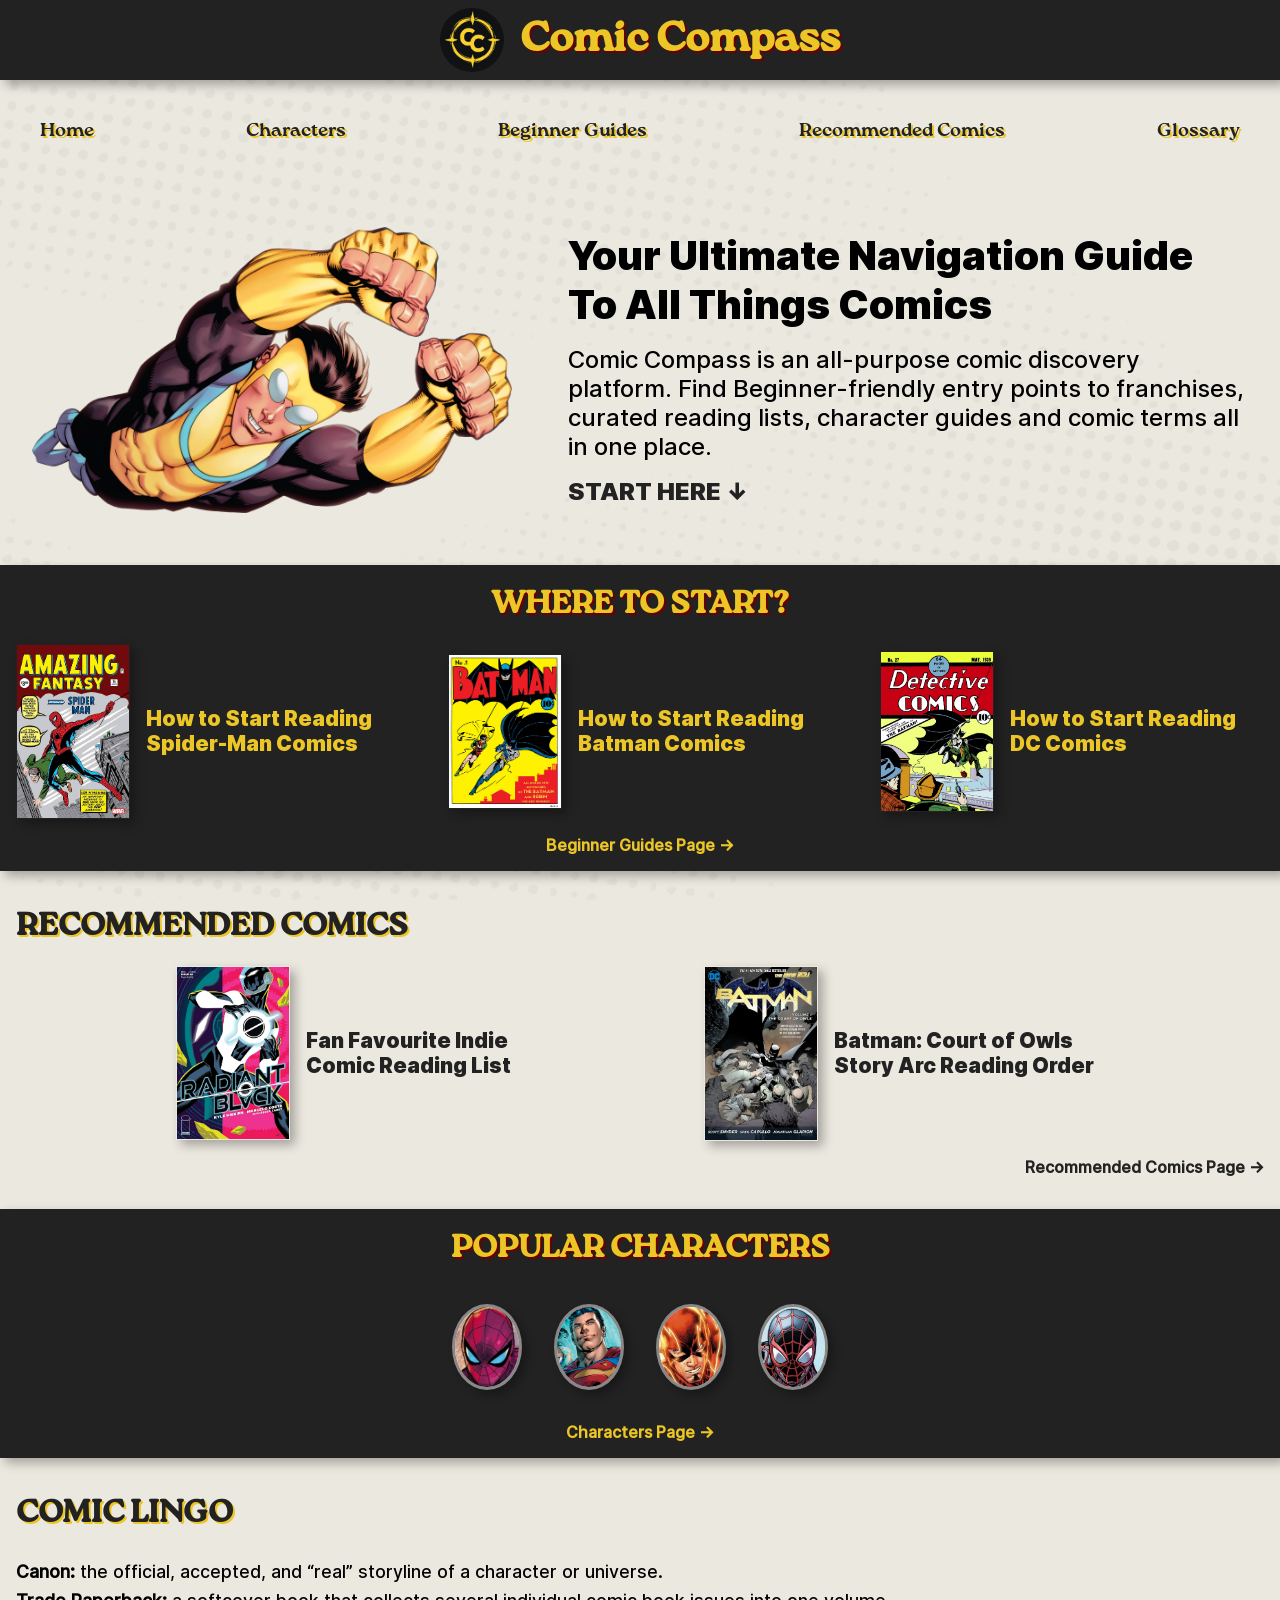
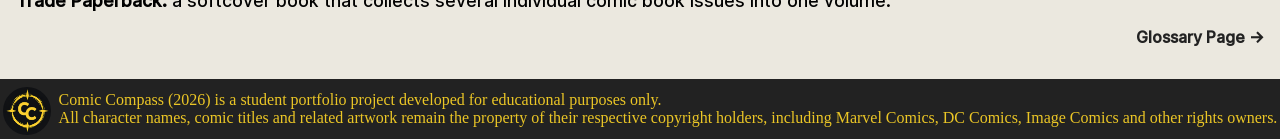
==== commit 695efa32: "Final Polished Depolyment Push" ====
--- a/index.html
+++ b/index.html
@@ -95,8 +95,8 @@
             </div>
 
             <div class="footer-txt">
-                <p>© 2026 Comic Compass. All rights are reserved.</p>
-                <p>All content including text, images and graphics is for informational purposes only. Any unauthorized use or reproduction is prohibited.</p> 
+                <p>Comic Compass (2026) is a student portfolio project developed for educational purposes only.</p>
+                <p>All character names, comic titles and related artwork remain the property of their respective copyright holders, including Marvel Comics, DC Comics, Image Comics and other rights owners.</p>  
             </div>         
         </div>
     </footer>  
--- a/CSS/style.css
+++ b/CSS/style.css
@@ -1,3 +1,8 @@
+/*----------------------------*/
+/*Global Styling*/
+/*----------------------------*/
+
+/*--------------Font Styles-----------*/
 @font-face {
   font-family: 'RocaOneBold';
   src: url('../assets/fonts/roca-one-bold.ttf') format('truetype');
@@ -22,6 +27,7 @@
   font-family: 'InterSemiBold';
   src: url('../assets/fonts/Inter-SemiBold.woff2') format('woff2');
 }
+/*-------------------------------------*/
 
 * {
     padding: 0;
@@ -34,7 +40,22 @@
     min-height: 100dvh; /* Dynamic viewport height to prevent mobile browser glitches */
     display: grid;
     grid-template-rows: auto 1fr auto; /* Header, Main Content, Footer */
-}
+    animation: pageLoad 0.6s ease-out;
+}
+
+/*------Full Page Animation to make page fade in---------*/
+@keyframes pageLoad {
+    from {
+        opacity: 0;
+        transform: translateY(-20px);
+    }
+
+    to {
+        opacity: 1;
+        transform: translateY(0);
+    }
+}
+/*-------------------------------------*/
 
 html {
     scroll-behavior: smooth;
@@ -112,7 +133,6 @@
     
 }
 
-
 .nav-link::before {
     content: "";
     position: absolute;
@@ -140,313 +160,14 @@
     transform: translate(-50%, -50%) scale(1);
 }
 
-
-/* Home Page & Partial Universal Styling */
-
-#hero-home {
-    padding: 2rem;
-    margin-bottom: 1rem;
-    display: flex;
-    align-items: center;
-    justify-content: center;
-    gap: 3rem;
-}
-
-#home-img img {
-    margin-top: 0.5rem;
-    margin-right: 0.5rem;
-    height: auto;
-    width: 30rem;
-}
-
-.hero-bold {
-    font-family: 'InterBlack', sans-serif;
-    font-size: 2.5rem;
-    margin-bottom: 1rem;
-}
-
-.hero-normal {
-    font-family: 'InterMedium', sans-serif;
-    font-size: 1.5rem;
-    margin-bottom: 1rem;
-}
-
-#start-btn1 {
-    cursor: pointer;
-    color: #222222;
-    font-family: 'InterBlack', sans-serif;
-    font-size: 1.5rem;
-}
-
-#start-btn2 {
-    cursor: pointer;
-    color: #EBC626;
-    font-family: 'InterBlack', sans-serif;
-    font-size: 1.5rem;
-}
-
-#start-btn1:hover {
-    cursor: pointer;
-    color: #4b4b4b;
-    font-family: 'InterBlack', sans-serif;
-    font-size: 1.5rem;
-}
-
-#start-btn2:hover {
-    cursor: pointer;
-    color: #c3a41b;
-    font-family: 'InterBlack', sans-serif;
-    font-size: 1.5rem;
-}
-
-.container1 {
-    background-color: #222222;
-    box-shadow: 5px 5px 10px rgba(0, 0, 0, 0.3);
-    margin-bottom: 1rem;
-    padding: 1rem;
-    height: auto;
-    display: flex;
-    justify-content: center;
-    align-items: center;
-}
-
-.container2 {
-    background-color: transparent;
-    height: auto;
-    padding: 1rem;
-    margin-bottom: 1rem;
-}
-
-.heading-style-1 {
-    font-family: 'RocaOneBold', sans-serif;
-    font-size: 2rem;
-    color: #EBC626;
-    text-shadow: 2px 2px 0 #6b0000;
-    margin-bottom: 1rem;
-}
-
-.heading-style-2 {
-    font-family: 'RocaOneBold', sans-serif;
-    font-size: 2rem;
-    color: #222222;
-    text-shadow: 2px 2px 0 #EBC626;
-    margin-bottom: 1rem;
-}
-
-footer {
-    background-color: #222222;
-    color: #EBC626;
-}
-
-footer img {
-    margin-top: 0.5rem;
-    border-radius: 50%;
-    height: 3rem;
-    width: 3rem;
-}
-
-.footer-content {
-    display: flex;
-    align-items: center;
-    justify-content: center;
-    gap: 1rem;
-}
-
-.section-layout {
-    position: relative;
-    flex-direction: column;
-    padding: 1rem;
-}
-
-.card-grid {
-    width: 100%;
-    display: flex;
-    justify-content: space-around;
-    align-items: center;
-    gap: 2rem;
-}
-
-.card {
-    display: flex;
-    align-items: center;
-    gap: 1rem;
-    max-width: 25rem;
-    transition: transform 0.3s ease;
-    cursor: pointer;
-}
-
-.card:hover {
-    transform: scale(1.2);
-}
-
-.card h3 {
-    font-family: 'InterBlack', sans-serif;
-    font-size: 1.3rem;
-    color: #EBC626;
-}
-
-.container2 .card h3 {
-    color: #222222;
-}
-
-.card-img {
-
-    height: 6rem;
-    width: 5rem;
-    border: 0.2rem solid #888888;
-    border-radius: 50%;
-    background-color: #EBE8DF;
-    box-shadow: 5px 5px 10px rgba(0, 0, 0, 0.3);
-    position: relative;
-    flex-shrink: 0;
-}
-
-.page-link1 {
-    color: #EBC626;
-    cursor: pointer;
-    display: flex;
-    justify-content: right;
-    align-items: 0;
-    font-family: 'InterMedium', sans-serif;
-    font-size: 1rem;
-    margin-top: 1rem;
-}
-
-.page-link1:hover {
-    color: #836e14;
-}
-
-.page-link2 {
-    color: #222222;
-    cursor: pointer;
-    display: flex;
-    justify-content: right;
-    align-items: 0;
-    font-family: 'InterMedium', sans-serif;
-    font-size: 1rem;
-    margin-top: 1rem;
-}
-
-.page-link2:hover {
-    color: #706f6f;
-}
-
-.recommended-grid {
-    justify-content: center;
-    gap: 8rem;
-}
-
-.character-grid {
-    background-color: #222222;
-    border-radius: 10px;
-    padding: 1rem;
-    width: auto;
-}
-
-.character-grid .card-img {
-    height: 5rem;
-    width: 4rem;
-    border-width: 0.2rem;
-}
-
-#char-card {
-    transition: transform 0.3s ease;
-    cursor: pointer;
-}
-
-
-#char-card img {
+.search-bar {
+    display: flex;
+    justify-content: center;
+    gap: 16px;
+}
+
+.search-input {
     
-    width: 100%;
-    height: 100%;
-    object-fit: cover;
-    display: block;
-    border-radius: 50%;
-}
-
-#char-card:hover {
-    transform: scale(1.2);
-}
-
-.guide-card {
-    width: 7rem;
-    height: auto;
-    border: 0.1rem solid #222222;
-    border-radius: 0%;
-    background-color: #EBE8DF;
-    position: relative;
-    flex-shrink: 0;
-}
-
-.guide-card img {
-    width: 100%;
-    height: 100%;
-    object-fit: cover;
-    display: block;
-}
-
-.reading {
-    width: 7rem;
-    height: auto;
-    border: 0.1rem solid #EBE8DF;
-    border-radius: 0%;
-    background-color: #EBE8DF;
-    position: relative;
-    flex-shrink: 0;
-}
-
-.reading img {
-    width: 100%;
-    height: 100%;
-    object-fit: cover;
-    display: block;
-}
-
-.lingo-section {
-    position: relative;
-    padding: 1rem;
-}
-
-.lingo-section h2 {
-    margin-bottom: 1.5rem;
-}
-
-.lingo-section p {
-    font-family: 'InterMedium', sans-serif;
-    font-size: 1.1rem;
-    margin-bottom: 0.5rem;
-}
-
-/*/////////////////////////////////////////////*/
-
-
-/* Characters Page & Partial Universal Styling */
-
-#char-pg-title {
-    font-size: 3rem;
-    display: flex;
-    justify-content: center;
-}
-
-#charsPage-img img {
-    margin-top: 0.5rem;
-    margin-right: 0.5rem;
-    height: auto;
-    width: 24rem;
-}
-
-#pop-chars-title {
-    width: 15rem;
-    padding-left: 2rem;
-}
-
-.search-bar {
-    display: flex;
-    justify-content: center;
-    gap: 16px;
-}
-
-.search-input {
     width: 35rem;
     padding: 16px;
     border: 3px solid #222222;
@@ -477,6 +198,355 @@
     justify-content: center;
     align-items: center;
 }
+
+.filter-buttons:hover {
+    opacity: 0.9;
+    transform: scale(1.1);
+}
+
+.filter-panel {
+    display: none;
+    margin: 1rem;
+    padding: 1rem;
+    border: 3px solid #111;
+    border-radius: 10px;
+    background: white;
+    box-shadow: 5px 5px 10px rgba(0, 0, 0, 0.3);
+
+}
+
+.filter-panel button{
+    font-family: 'InterMedium', sans-serif;
+    font-size: 0.9rem;
+    padding: 0.5rem;
+    border: 2px solid #222222;
+    border-radius: 10px;
+}
+
+.filter-panel button:hover{
+    opacity: 0.9;
+    transform: scale(1.1);
+}
+
+.filter-panel-open {
+    display: flex;
+    gap: 1rem;
+    flex-wrap: wrap;
+}
+
+.active-filter {
+    background: #ffd000;
+    color: #111;
+    text-shadow: none;
+    font-weight: bold;
+}
+
+
+/*----------------------------*/
+/*Home Page Styling*/
+/*----------------------------*/
+#hero-home {
+    padding: 2rem;
+    margin-bottom: 1rem;
+    display: flex;
+    align-items: center;
+    justify-content: center;
+    gap: 3rem;
+}
+
+#home-img img {
+    margin-top: 0.5rem;
+    margin-right: 0.5rem;
+    height: auto;
+    width: 30rem;
+}
+
+.hero-bold {
+    font-family: 'InterBlack', sans-serif;
+    font-size: 2.5rem;
+    margin-bottom: 1rem;
+}
+
+.hero-normal {
+    font-family: 'InterMedium', sans-serif;
+    font-size: 1.5rem;
+    margin-bottom: 1rem;
+}
+
+#start-btn1 {
+    cursor: pointer;
+    color: #222222;
+    font-family: 'InterBlack', sans-serif;
+    font-size: 1.5rem;
+}
+
+#start-btn2 {
+    cursor: pointer;
+    color: #EBC626;
+    font-family: 'InterBlack', sans-serif;
+    font-size: 1.5rem;
+}
+
+#start-btn1:hover {
+    cursor: pointer;
+    color: #4b4b4b;
+    font-family: 'InterBlack', sans-serif;
+    font-size: 1.5rem;
+}
+
+#start-btn2:hover {
+    cursor: pointer;
+    color: #c3a41b;
+    font-family: 'InterBlack', sans-serif;
+    font-size: 1.5rem;
+}
+
+.container1 {
+    background-color: #222222;
+    box-shadow: 5px 5px 10px rgba(0, 0, 0, 0.3);
+    margin-bottom: 1rem;
+    padding: 1rem;
+    height: auto;
+    display: flex;
+    justify-content: center;
+    align-items: center;
+}
+
+.container2 {
+    background-color: transparent;
+    height: auto;
+    padding: 1rem;
+    margin-bottom: 1rem;
+}
+
+.heading-style-1 {
+    font-family: 'RocaOneBold', sans-serif;
+    font-size: 2rem;
+    color: #EBC626;
+    text-shadow: 2px 2px 0 #6b0000;
+    margin-bottom: 1rem;
+}
+
+.heading-style-2 {
+    font-family: 'RocaOneBold', sans-serif;
+    font-size: 2rem;
+    color: #222222;
+    text-shadow: 2px 2px 0 #EBC626;
+    margin-bottom: 1rem;
+}
+
+footer {
+    background-color: #222222;
+    color: #EBC626;
+}
+
+.footer-txt {
+    gap: 1rem;
+}
+
+footer img {
+    margin-top: 0.5rem;
+    border-radius: 50%;
+    height: 3rem;
+    width: 3rem;
+}
+
+.footer-content {
+    display: flex;
+    align-items: center;
+    justify-content: center;
+    gap: 0.5rem;
+}
+
+.section-layout {
+    position: relative;
+    flex-direction: column;
+    padding: 1rem;
+}
+
+.card-grid {
+    width: 100%;
+    display: flex;
+    justify-content: space-around;
+    align-items: center;
+    gap: 2rem;
+}
+
+.card {
+    display: flex;
+    align-items: center;
+    gap: 1rem;
+    max-width: 25rem;
+    transition: transform 0.3s ease;
+    cursor: pointer;
+}
+
+.card:hover {
+    transform: scale(1.2);
+}
+
+.card h3 {
+    font-family: 'InterBlack', sans-serif;
+    font-size: 1.3rem;
+    color: #EBC626;
+}
+
+.container2 .card h3 {
+    color: #222222;
+}
+
+.card-img {
+
+    height: 6rem;
+    width: 5rem;
+    border: 0.2rem solid #888888;
+    border-radius: 50%;
+    background-color: #EBE8DF;
+    box-shadow: 5px 5px 10px rgba(0, 0, 0, 0.3);
+    position: relative;
+    flex-shrink: 0;
+}
+
+.page-link1 {
+    color: #EBC626;
+    cursor: pointer;
+    display: flex;
+    justify-content: right;
+    align-items: 0;
+    font-family: 'InterMedium', sans-serif;
+    font-size: 1rem;
+    margin-top: 1rem;
+}
+
+.page-link1:hover {
+    color: #836e14;
+}
+
+.page-link2 {
+    color: #222222;
+    cursor: pointer;
+    display: flex;
+    justify-content: right;
+    align-items: 0;
+    font-family: 'InterMedium', sans-serif;
+    font-size: 1rem;
+    margin-top: 1rem;
+}
+
+.page-link2:hover {
+    color: #706f6f;
+}
+
+.recommended-grid {
+    justify-content: center;
+    gap: 8rem;
+}
+
+.character-grid {
+    background-color: #222222;
+    border-radius: 10px;
+    padding: 1rem;
+    width: auto;
+}
+
+.character-grid .card-img {
+    height: 5rem;
+    width: 4rem;
+    border-width: 0.2rem;
+}
+
+#char-card {
+    transition: transform 0.3s ease;
+    cursor: pointer;
+}
+
+
+#char-card img {
+    
+    width: 100%;
+    height: 100%;
+    object-fit: cover;
+    display: block;
+    border-radius: 50%;
+}
+
+#char-card:hover {
+    transform: scale(1.2);
+}
+
+.guide-card {
+    width: 7rem;
+    height: auto;
+    border: 0.1rem solid #222222;
+    border-radius: 0%;
+    background-color: #EBE8DF;
+    position: relative;
+    flex-shrink: 0;
+}
+
+.guide-card img {
+    width: 100%;
+    height: 100%;
+    object-fit: cover;
+    display: block;
+}
+
+.reading {
+    width: 7rem;
+    height: auto;
+    border: 0.1rem solid #EBE8DF;
+    border-radius: 0%;
+    background-color: #EBE8DF;
+    position: relative;
+    flex-shrink: 0;
+}
+
+.reading img {
+    width: 100%;
+    height: 100%;
+    object-fit: cover;
+    display: block;
+}
+
+.lingo-section {
+    position: relative;
+    padding: 1rem;
+}
+
+.lingo-section h2 {
+    margin-bottom: 1.5rem;
+}
+
+.lingo-section p {
+    font-family: 'InterMedium', sans-serif;
+    font-size: 1.1rem;
+    margin-bottom: 0.5rem;
+}
+
+/*/////////////////////////////////////////////*/
+
+
+/*----------------------------*/
+/*Characters Page Styling*/
+/*----------------------------*/
+#char-pg-title {
+    font-size: 3rem;
+    display: flex;
+    justify-content: center;
+}
+
+#charsPage-img img {
+    margin-top: 0.5rem;
+    margin-right: 0.5rem;
+    height: auto;
+    width: 24rem;
+}
+
+#pop-chars-title {
+    width: 15rem;
+    padding-left: 2rem;
+}
+
 
 .container {
     background-color: #222222;
@@ -588,12 +658,12 @@
     border-radius: 10px;
     transition: 0.3s ease;
 }
-
-
 /*/////////////////////////////////////////////*/
 
 
-/* Beginner Guides Page & Partial Universal Styling */
+/*----------------------------*/
+/*Beginner Guides Page Styling*/
+/*----------------------------*/
 #hero-guides {
     background-color: #222222;
     color: #EBC626;
@@ -678,11 +748,12 @@
     padding-left: 1rem;
     margin-bottom: 1rem;
 }
-
 /*/////////////////////////////////////////////*/
 
 
-/* Recommendations Page & Partial Universal Styling */
+/*----------------------------*/
+/*Recommendations Page Styling*/
+/*----------------------------*/
 #hero-recommend {
     padding: 2rem;
     margin-bottom: 1rem;
@@ -754,10 +825,57 @@
 
 .recommendation-title:hover .recommendation-note {
     display: block;
-}
+}  
+
+.reading-arrow::before {
+    content: "→";
+    font-size: 4rem;
+    font-weight: bold;
+    color: #EBC626;
+    align-self: center;
+    flex: 0 0 auto;
+}
+
+.recommended-list .card-grid {
+    display: flex;
+    flex-wrap: wrap;
+    gap: 2rem;
+    align-items: center;
+}
+
+.recommended-list .card {
+    flex: 0 1 14rem;
+    margin-bottom: 2rem;
+    margin-left: 1rem;
+    margin-right: 1rem;
+}
+
+/*----------Recommendation Accordion-------*/
+.accordion-toggle {
+    width: 100%;
+    background: none;
+    border: none;
+    color: #EBC626;
+    font-family: 'RocaOneBold', sans-serif;
+    font-size: 2rem;
+    cursor: pointer;
+    text-shadow: 2px 2px 0 #6b0000;
+}
+
+.accordion-content {
+    display: none;
+    margin-top: 1rem;
+}
+
+.accordion-content.accordion-open {
+    display: block;
+}
+/*---------------------------------*/
 /*/////////////////////////////////////////////*/
 
-/* Glossary Page & Partial Universal Styling */
+/*----------------------------*/
+/*Glossary Page Styling*/
+/*----------------------------*/
 #hero-glossary {
     background-color: #222222;
     color: #EBC626;
@@ -834,80 +952,31 @@
     font-size: 2rem;
 }
 
+
+.glossary-def p {
+    text-shadow: none;
+    font-size: 1.2rem;
+    font-family: 'InterMedium', sans-serif;
+    margin-bottom: 0.7rem;
+}
+
+.glossary-eg p {
+    text-shadow: none;
+    font-size: 1.2rem;
+    font-family: 'InterMedium', sans-serif;
+    margin-bottom: 1.5rem;
+}
 /*/////////////////////////////////////////////*/
 
 
 
 
-
-
-
-
-
-
-
-
-
-
-
-
-.filter-panel {
-    display: none;
-    margin-top: 1rem;
-    padding: 1rem;
-    border: 3px solid #111;
-    background: white;
-}
-
-.filter-panel-open {
-    display: flex;
-    gap: 1rem;
-    flex-wrap: wrap;
-}
-
-.active-filter {
-    background: #ffd000;
-    font-weight: bold;
-}
-
-
-
-
-
-/*accordion*/
-
-.accordion-toggle {
-    width: 100%;
-    background: none;
-    border: none;
-    color: #EBC626;
-    font-family: 'RocaOneBold', sans-serif;
-    font-size: 2rem;
-    cursor: pointer;
-    text-shadow: 2px 2px 0 #6b0000;
-}
-
-.accordion-content {
-    display: none;
-    margin-top: 1rem;
-}
-
-.accordion-content.accordion-open {
-    display: block;
-}
-
-
-
-/* ================================================= */
-/* TABLET RESPONSIVE DESIGN */
-/* ================================================= */
-
+/*----------------------------*/
+/*Resposive Design: Tablet*/
+/*----------------------------*/
 @media (max-width: 768px) {
 
-    /* ===================================== */
-    /* GLOBAL */
-    /* ===================================== */
-
+/*---------Global Tablet Styling------*/
     .nav-bar {
         gap: 1.5rem;
         margin-bottom: 1rem;
@@ -935,7 +1004,11 @@
     }
 
     .card h3 {
-        font-size: 1rem;
+        font-size: 0.9rem;
+    }
+
+    .card:hover {
+        transform: scale(1.1);
     }
 
     .card-img {
@@ -957,10 +1030,7 @@
         height: auto;
     }
 
-    /* ===================================== */
-    /* HOME PAGE */
-    /* ===================================== */
-
+/*---------Home Page Tablet Styling------*/
     #hero-home {
         padding: 1rem;
         gap: 1rem;
@@ -981,8 +1051,6 @@
     .recommended-grid {
         gap: 3rem;
     }
-
-    /* Popular Characters Section */
 
     .character-grid {
         display: grid;
@@ -1001,10 +1069,7 @@
         height: auto;
     }
 
-    /* ===================================== */
-    /* CHARACTERS PAGE */
-    /* ===================================== */
-
+/*---------Characters Page Tablet Styling------*/
     #char-pg-title {
         font-size: 2.5rem;
     }
@@ -1017,13 +1082,24 @@
         width: 10rem;
     }
 
+    #hero-guides p {
+        font-size: 1.5rem;
+    }
+
+    #hero-guides .hero-normal {
+        font-size: 0.8rem;
+    }
+
     .character-card {
         padding-right: 1rem;
     }
 
-    /* ===================================== */
-    /* BEGINNER GUIDES PAGE */
-    /* ===================================== */
+    .character-tooltip {
+        left: -140%;
+        top: -80%;
+    }
+
+/*---------Beginner Guides Page Tablet Styling------*/
 
     #hero-guides {
         gap: 1rem;
@@ -1038,9 +1114,7 @@
         padding: 1rem;
     }
 
-    /* ===================================== */
-    /* RECOMMENDATIONS PAGE */
-    /* ===================================== */
+/*---------Recommendations page Styling------*/
 
     #hero-recommend {
         gap: 1rem;
@@ -1059,10 +1133,14 @@
         padding: 1rem;
     }
 
-    /* ===================================== */
-    /* GLOSSARY PAGE */
-    /* ===================================== */
-
+    .recommendation-note {
+        left: 50%;
+        transform: translateX(-50%) translateY(-100%);
+        width: 60vw;
+        top: 0%;
+    }
+
+/*---------Glossary Page Tablet Styling------*/
     #hero-glossary {
         gap: 1rem;
         padding: 1rem;
@@ -1092,25 +1170,31 @@
     }
 }
 
-/* ================================================= */
-/* MOBILE RESPONSIVE DESIGN */
-/* ================================================= */
+/*----------------------------*/
+/*Resposive Design: Mobile*/
+/*----------------------------*/
 
 @media (max-width: 480px) {
 
-    /* ===================================== */
-    /* GLOBAL */
-    /* ===================================== */
+/*---------Global Mobile Styling------*/
 
     .logo-title {
         flex-direction: column;
-        gap: 0.5rem;
+        margin-bottom: 0.5rem;
+        gap: 0.2rem;
         padding: 0.5rem;
         text-align: center;
     }
 
+    .logo-title img {
+        margin-top: 0.2rem;
+        margin-bottom: 0.2rem;
+        width: 3rem;
+        height: 3rem;
+    }
+
     .logo-title h1 {
-        font-size: 2rem;
+        font-size: 1.5rem;
     }
 
     .hamburger-btn {
@@ -1162,7 +1246,11 @@
     }
 
     .card h3 {
-        font-size: 1rem;
+        font-size: 0.8rem;
+    }
+
+    .card:hover {
+        transform: scale(1.1);
     }
 
     .search-bar {
@@ -1191,9 +1279,7 @@
         text-align: center;
     }
 
-    /* ===================================== */
-    /* HOME PAGE */
-    /* ===================================== */
+/*---------Home Page Mobile Styling------*/
 
     #hero-home {
         flex-direction: column;
@@ -1225,9 +1311,15 @@
         gap: 1rem;
     }
 
-    /* ===================================== */
-    /* CHARACTERS PAGE */
-    /* ===================================== */
+    .lingo-section h2 {
+        margin-bottom: 1rem;
+    }
+
+    .lingo-section p {
+        margin-bottom: 1rem;
+    }
+
+/*---------Character's page Mobile Styling------*/
 
     #char-pg-title {
         font-size: 2rem;
@@ -1242,9 +1334,14 @@
         margin-right: 0.5rem;
     }
 
+
     .character-tooltip {
         width: 10rem;
         font-size: 0.8rem;
+    }
+
+    #pop-chars-title {
+        padding-left: 0;
     }
 
     #pop-char-grid {
@@ -1252,29 +1349,46 @@
         grid-template-columns: repeat(2, 1fr);
         gap: 2rem;
         width: fit-content;
-        margin: 0 auto;
-    }
-
-    /* ===================================== */
-    /* BEGINNER GUIDES PAGE */
-    /* ===================================== */
+    }
+
+    .character-tooltip {
+        transform: translateX(-25%) translateY(100%);
+        padding: 0.3rem;
+        width: 8rem;
+    }
+
+/*---------Beginner Guides page Mobile Styling------*/
 
     #hero-guides {
         flex-direction: column;
         text-align: center;
     }
 
+    .hide-barry {
+        display: none;
+    }
+
     #guidesPage-img img {
-        width: 12rem;
+        width: 9rem;
     }
 
     #guides-container {
         padding: 0.5rem;
     }
 
-    /* ===================================== */
-    /* RECOMMENDATIONS PAGE */
-    /* ===================================== */
+    #container-guides h3 {
+        font-size: 1.2rem;
+    }
+
+    .char-intro p {
+        font-size: 0.9rem;
+    }
+
+    .beginner-guide li {
+        font-size: 1rem;
+    }
+
+/*---------Recommendations Mobile Styling------*/
 
     #hero-recommend {
         flex-direction: column;
@@ -1294,9 +1408,16 @@
         font-size: 0.8rem;
     }
 
-    /* ===================================== */
-    /* GLOSSARY PAGE */
-    /* ===================================== */
+    .accordion-toggle {
+        font-size: 1.4rem;
+        margin-bottom: 2.5rem;
+    }
+
+    .reading-arrow::before {
+        content: "↓";
+    }
+
+/*---------Glossary Page Mobile Styling------*/
 
     #hero-glossary {
         flex-direction: column;
@@ -1304,12 +1425,12 @@
         margin: 0.5rem;
     }
 
+    .hide-radiant {
+        display: none;
+    }
+
     #glossaryPage-img img {
-        width: 8rem;
-    }
-
-    #glossaryPage-img-radiant img {
-        width: 12rem;
+        width: 7rem;
     }
 
     .glossary-term-grid {
